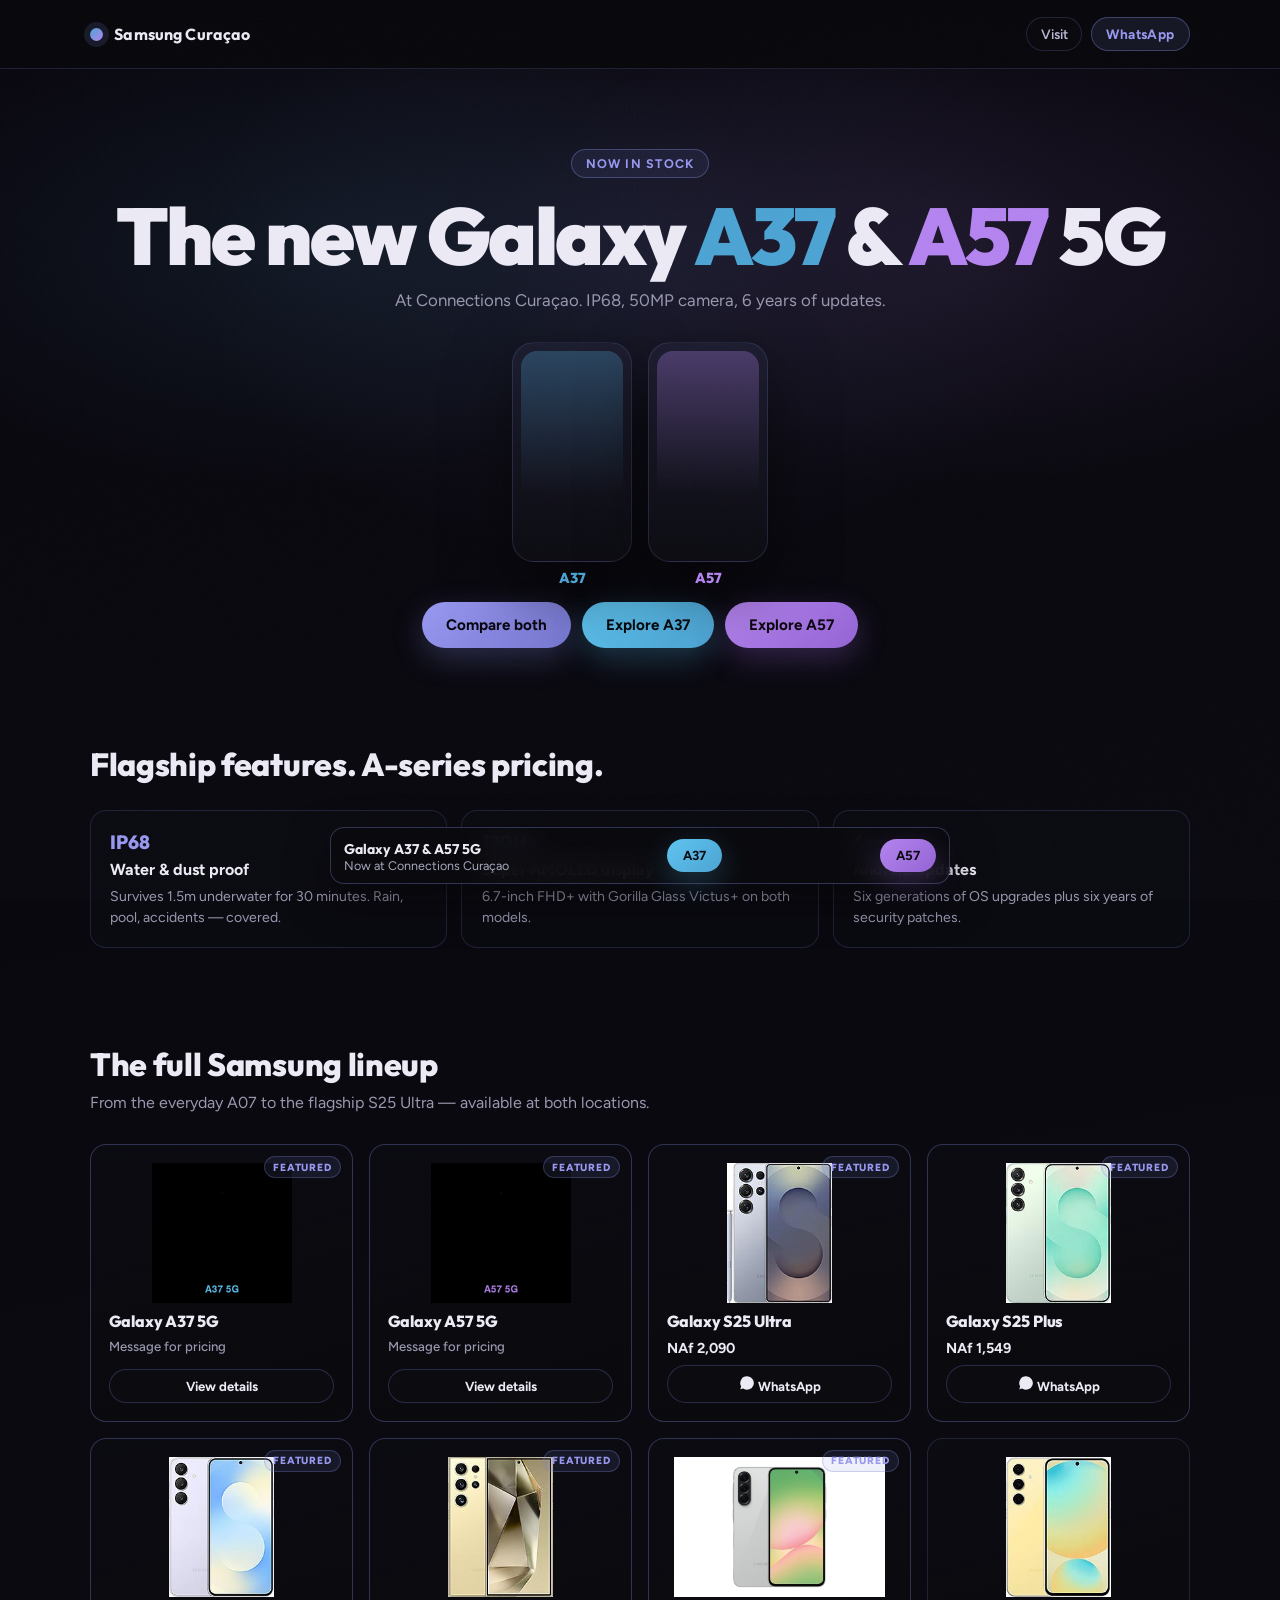
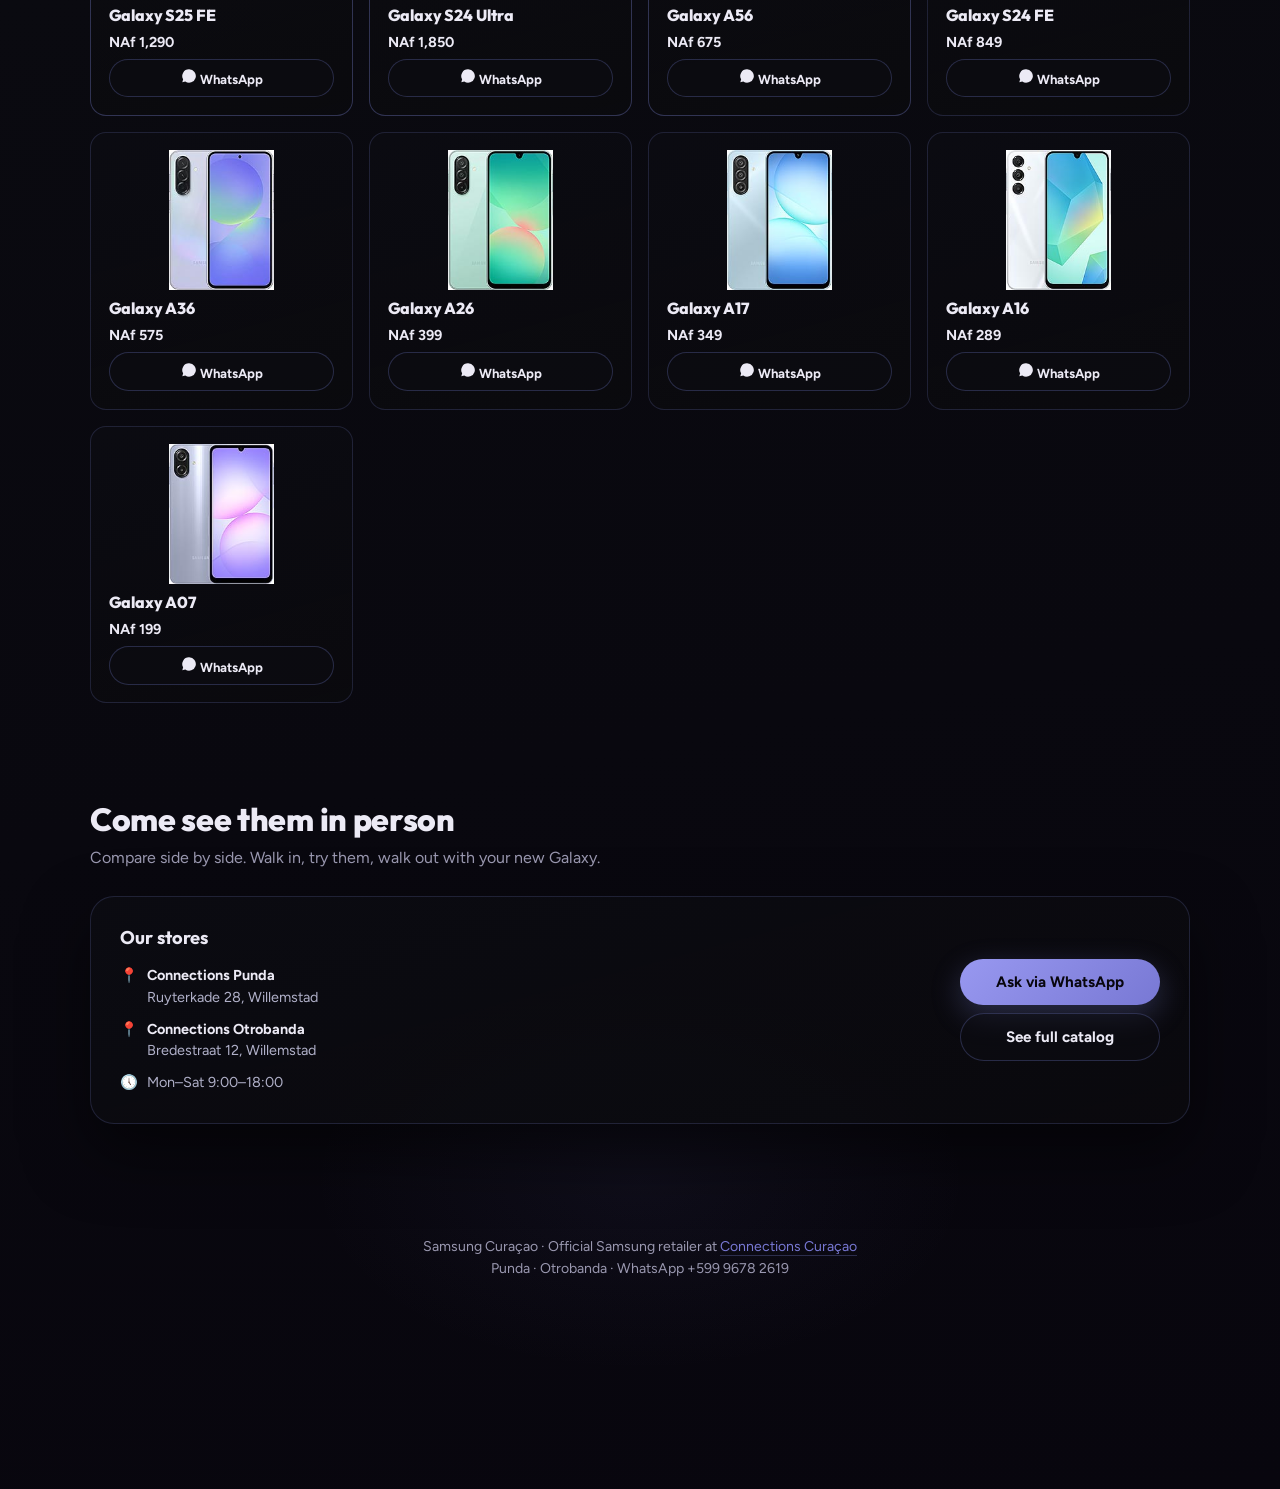
==== index.html @ 87e2af20 "Build microsite home: launch hero, feature strip, Samsung catalog, stores" ====
<!DOCTYPE html>
<html lang="en">
<head>
  <meta charset="UTF-8">
  <meta name="viewport" content="width=device-width, initial-scale=1.0">
  <title>Samsung Curaçao — Galaxy Phones at Connections</title>
  <meta name="description" content="Galaxy A37, A57, S25 Ultra and the full Samsung lineup. Available at Connections Punda &amp; Otrobanda.">
  <meta property="og:title" content="Samsung Curaçao — Galaxy Phones at Connections">
  <meta property="og:description" content="The new Galaxy A-series is here. A37 &amp; A57 5G now in stock.">
  <meta property="og:type" content="website">
  <meta property="og:url" content="https://samsungcuracao.com/">
  <meta property="og:image" content="https://samsungcuracao.com/img/og/home.svg">
  <meta name="twitter:card" content="summary_large_image">
  <link rel="canonical" href="https://samsungcuracao.com/">
  <link rel="icon" href="data:image/svg+xml,<svg xmlns='http://www.w3.org/2000/svg' viewBox='0 0 100 100'><defs><linearGradient id='g' x1='0' x2='1'><stop offset='0' stop-color='%234ca4d4'/><stop offset='1' stop-color='%23b484f0'/></linearGradient></defs><circle cx='50' cy='50' r='45' fill='url(%23g)'/></svg>">
  <link rel="preconnect" href="https://fonts.googleapis.com">
  <link rel="preconnect" href="https://fonts.gstatic.com" crossorigin>
  <link href="https://fonts.googleapis.com/css2?family=Outfit:wght@400;500;600;700;800;900&family=Figtree:wght@400;500;600;700&display=swap" rel="stylesheet">
  <link rel="stylesheet" href="css/shared.css">
  <style>
    .hero { position: relative; isolation: isolate; padding: 5rem 0 3rem; text-align: center; }
    .hero::before {
      content: ""; position: absolute; inset: 0; z-index: -1;
      background: radial-gradient(50% 70% at 50% 30%, rgba(120,130,210,0.1), transparent 70%);
      pointer-events: none;
    }
    .hero h1 {
      margin: 1.2rem 0 0; font-family: var(--font-display);
      font-size: clamp(2.4rem, 8vw, 5rem);
      font-weight: 900; line-height: 0.98; letter-spacing: -0.03em;
    }
    .c-a37 { color: var(--accent-a37); }
    .c-a57 { color: var(--accent-a57); }
    .hero-sub { margin: 0.9rem auto 0; color: var(--muted); font-size: 1.05rem; max-width: 52ch; }
    .hero-phones { display: flex; justify-content: center; gap: 1rem; margin: 2rem 0 1rem; flex-wrap: wrap; }
    .hero-phone {
      width: 120px; height: 220px; border-radius: 22px;
      background: linear-gradient(180deg, rgba(30,30,50,0.8), rgba(12,12,18,0.95));
      border: 1px solid var(--line); position: relative;
      box-shadow: var(--shadow);
    }
    .hero-phone::after {
      content: ""; position: absolute; inset: 8px; border-radius: 16px;
      background: linear-gradient(180deg, var(--accent-c), transparent 70%);
      opacity: 0.5;
    }
    .hero-phone.a37 { --accent-c: rgba(76,164,212,0.6); }
    .hero-phone.a57 { --accent-c: rgba(180,132,240,0.6); }
    .hero-phone-label {
      position: absolute; bottom: -1.6rem; left: 0; right: 0; text-align: center;
      font-family: var(--font-display); font-weight: 800; font-size: 0.9rem;
    }
    .hero-cta { margin-top: 2.5rem; display: flex; justify-content: center; flex-wrap: wrap; gap: 0.7rem; }

    .feature-strip {
      display: grid; grid-template-columns: repeat(3, 1fr); gap: 0.9rem;
      margin-top: 1.6rem;
    }
    .feature-card {
      background: var(--surface); border: 1px solid var(--line);
      border-radius: var(--radius-md); padding: 1.2rem;
      display: grid; gap: 0.4rem;
    }
    .feature-key { font-family: var(--font-display); font-size: 1.2rem; font-weight: 800; color: var(--brand-2); }
    .feature-label { margin: 0; font-weight: 700; }
    .feature-desc { margin: 0; color: var(--muted); font-size: 0.88rem; line-height: 1.5; }

    .catalog-grid {
      display: grid; grid-template-columns: repeat(auto-fill, minmax(210px, 1fr));
      gap: 1rem; margin-top: 1.8rem;
    }
    .tile {
      position: relative;
      background: linear-gradient(165deg, rgba(12,12,18,0.92), rgba(10,10,14,0.88));
      border: 1px solid var(--line); border-radius: var(--radius-md);
      padding: 1.1rem; display: flex; flex-direction: column; gap: 0.5rem;
      transition: border-color 180ms ease, transform 180ms ease;
    }
    .tile:hover { border-color: rgba(120,130,210,0.45); transform: translateY(-3px); }
    .tile-featured { border-color: rgba(120,130,210,0.35); }
    .tile img { width: 100%; height: 140px; object-fit: contain; }
    .tile-name { margin: 0; font-weight: 800; font-family: var(--font-display); font-size: 1rem; letter-spacing: -0.01em; }
    .tile-price { color: var(--text); font-weight: 700; font-size: 0.9rem; }
    .tile-price.muted { color: var(--muted); font-weight: 500; font-size: 0.82rem; }
    .tile-cta { margin-top: auto; font-size: 0.82rem; padding: 0.55rem 0.9rem; }
    .tile-badge {
      position: absolute; top: 0.7rem; right: 0.7rem;
      font-size: 0.65rem; text-transform: uppercase; letter-spacing: 0.08em;
      font-weight: 800; color: var(--brand-2);
      background: rgba(120,130,210,0.12); border: 1px solid rgba(120,130,210,0.3);
      padding: 0.2rem 0.5rem; border-radius: 999px;
    }

    .store-panel {
      margin-top: 1.6rem; border-radius: var(--radius-lg);
      border: 1px solid var(--line);
      background: linear-gradient(165deg, rgba(12,12,18,0.9), rgba(10,10,14,0.88));
      box-shadow: var(--shadow); padding: 1.8rem;
      display: grid; grid-template-columns: 1fr auto; gap: 1.5rem; align-items: start;
    }
    .store-list { list-style: none; margin: 0; padding: 0; display: grid; gap: 0.65rem; }
    .store-item { display: flex; gap: 0.6rem; align-items: flex-start; font-size: 0.9rem; line-height: 1.5; color: #b0b0c8; }
    .store-item .icon { flex-shrink: 0; }
    .store-item strong { color: var(--text); }
    .store-cta { display: flex; flex-direction: column; gap: 0.5rem; align-self: center; }
    .store-cta .btn { text-align: center; white-space: nowrap; min-width: 200px; }
    .panel-title { margin: 0 0 1rem; font-family: var(--font-display); font-size: 1.15rem; font-weight: 700; }

    @media (max-width: 900px) {
      .feature-strip { grid-template-columns: 1fr; }
    }
    @media (max-width: 840px) {
      .store-panel { grid-template-columns: 1fr; }
      .store-cta { align-self: stretch; }
      .store-cta .btn { min-width: 0; width: 100%; }
    }
  </style>
</head>
<body>

  <header class="topbar">
    <div class="shell topbar-row">
      <a href="/" class="brand" aria-label="Samsung Curaçao home">
        <span class="brand-dot" aria-hidden="true"></span>
        <span>Samsung Curaçao</span>
      </a>
      <div class="topbar-actions">
        <a class="nav-back" href="#stores">Visit</a>
        <a class="nav-tag" href="https://wa.me/59996782619" target="_blank" rel="noopener">WhatsApp</a>
      </div>
    </div>
  </header>

  <main>
    <section class="hero">
      <div class="shell">
        <span class="badge">Now in stock</span>
        <h1>The new Galaxy <span class="c-a37">A37</span> &amp; <span class="c-a57">A57</span> 5G</h1>
        <p class="hero-sub">At Connections Curaçao. IP68, 50MP camera, 6 years of updates.</p>
        <div class="hero-phones">
          <div class="hero-phone a37"><span class="hero-phone-label c-a37">A37</span></div>
          <div class="hero-phone a57"><span class="hero-phone-label c-a57">A57</span></div>
        </div>
        <div class="hero-cta">
          <a class="btn btn-primary" href="/compare">Compare both</a>
          <a class="btn btn-a37" href="/a37">Explore A37</a>
          <a class="btn btn-a57" href="/a57">Explore A57</a>
        </div>
      </div>
    </section>

    <section id="features">
      <div class="shell">
        <h2 class="section-title">Flagship features. A-series pricing.</h2>
        <div class="feature-strip reveal">
          <div class="feature-card">
            <div class="feature-key">IP68</div>
            <p class="feature-label">Water &amp; dust proof</p>
            <p class="feature-desc">Survives 1.5m underwater for 30 minutes. Rain, pool, accidents — covered.</p>
          </div>
          <div class="feature-card">
            <div class="feature-key">120Hz</div>
            <p class="feature-label">Super AMOLED display</p>
            <p class="feature-desc">6.7-inch FHD+ with Gorilla Glass Victus+ on both models.</p>
          </div>
          <div class="feature-card">
            <div class="feature-key">6yr</div>
            <p class="feature-label">Android updates</p>
            <p class="feature-desc">Six generations of OS upgrades plus six years of security patches.</p>
          </div>
        </div>
      </div>
    </section>

    <section id="catalog">
      <div class="shell">
        <h2 class="section-title">The full Samsung lineup</h2>
        <p class="section-note">From the everyday A07 to the flagship S25 Ultra — available at both locations.</p>
        <div id="catalog-grid" class="catalog-grid reveal"></div>
      </div>
    </section>

    <section id="stores">
      <div class="shell">
        <h2 class="section-title">Come see them in person</h2>
        <p class="section-note">Compare side by side. Walk in, try them, walk out with your new Galaxy.</p>
        <div class="store-panel reveal">
          <div>
            <h3 class="panel-title">Our stores</h3>
            <ul class="store-list">
              <li class="store-item"><span class="icon">📍</span><div><strong>Connections Punda</strong><br>Ruyterkade 28, Willemstad</div></li>
              <li class="store-item"><span class="icon">📍</span><div><strong>Connections Otrobanda</strong><br>Bredestraat 12, Willemstad</div></li>
              <li class="store-item"><span class="icon">🕔</span><div>Mon–Sat 9:00–18:00</div></li>
            </ul>
          </div>
          <div class="store-cta">
            <a class="btn btn-primary" href="https://wa.me/59996782619?text=Hi%2C%20I%27m%20interested%20in%20a%20Samsung%20Galaxy.%20Can%20you%20help%3F" target="_blank" rel="noopener">Ask via WhatsApp</a>
            <a class="btn btn-ghost" href="https://connectionscuracao.net?utm_source=samsungcuracao&amp;utm_medium=referral">See full catalog</a>
          </div>
        </div>
      </div>
    </section>
  </main>

  <div class="sticky-cta">
    <div>
      <strong>Galaxy A37 &amp; A57 5G</strong>
      <p>Now at Connections Curaçao</p>
    </div>
    <a class="btn btn-a37" href="/a37">A37</a>
    <a class="btn btn-a57" href="/a57">A57</a>
  </div>

  <footer>
    <div class="shell">
      Samsung Curaçao · Official Samsung retailer at <a href="https://connectionscuracao.net?utm_source=samsungcuracao&amp;utm_medium=referral">Connections Curaçao</a><br>
      Punda · Otrobanda · WhatsApp +599 9678 2619
    </div>
  </footer>

  <script src="js/catalog.js"></script>
</body>
</html>
---- css/shared.css ----
/* ---- Design tokens ---- */
:root {
  --bg: #08080c;
  --surface: rgba(12, 12, 18, 0.72);
  --line: rgba(120, 130, 210, 0.2);
  --text: #eceaf5;
  --muted: #9a98b0;
  --brand: #7878d4;
  --brand-2: #9898f0;
  --accent-a37: #4ca4d4;
  --accent-a57: #b484f0;
  --save: #4ade80;
  --shadow: 0 28px 64px rgba(0,0,0,0.5);
  --radius-lg: 24px;
  --radius-md: 16px;
  --radius-sm: 10px;
  --font-display: "Outfit", "Avenir Next", sans-serif;
  --font-body: "Figtree", "Segoe UI", sans-serif;
}

* { box-sizing: border-box; }
html { margin: 0; padding: 0; scroll-behavior: smooth; }

body {
  margin: 0; padding: 0;
  font-family: var(--font-body);
  color: var(--text);
  background:
    radial-gradient(800px 400px at 25% 8%, rgba(76,164,212,0.1), transparent 60%),
    radial-gradient(800px 400px at 75% 8%, rgba(180,132,240,0.1), transparent 60%),
    radial-gradient(600px 350px at 50% 90%, rgba(120,120,212,0.06), transparent 55%),
    linear-gradient(170deg, #08060e 0%, #0a0a10 48%, #08060e 100%);
  min-height: 100%;
  padding-bottom: 7rem;
}

body::before {
  content: "";
  position: fixed; inset: 0;
  pointer-events: none; z-index: 100; opacity: 0.028;
  background: url("data:image/svg+xml,%3Csvg viewBox='0 0 256 256' xmlns='http://www.w3.org/2000/svg'%3E%3Cfilter id='n'%3E%3CfeTurbulence type='fractalNoise' baseFrequency='0.85' numOctaves='4' stitchTiles='stitch'/%3E%3C/filter%3E%3Crect width='100%25' height='100%25' filter='url(%23n)'/%3E%3C/svg%3E");
  background-size: 180px;
}

a { color: inherit; text-decoration: none; }
.shell { width: min(1100px, calc(100% - 2rem)); margin: 0 auto; }

/* ---- Topbar ---- */
.topbar {
  position: sticky; top: 0; z-index: 30;
  backdrop-filter: blur(14px);
  background: rgba(8,8,12,0.8);
  border-bottom: 1px solid var(--line);
}
.topbar-row {
  min-height: 68px;
  display: flex; align-items: center; justify-content: space-between; gap: 1rem;
}
.brand {
  display: inline-flex; align-items: center; gap: 0.7rem;
  font-family: var(--font-display); font-weight: 700; letter-spacing: 0.01em;
}
.brand-dot {
  width: 13px; height: 13px; border-radius: 50%;
  background: linear-gradient(135deg, var(--accent-a37), var(--accent-a57));
  box-shadow: 0 0 0 6px rgba(120,130,210,0.15);
}
.topbar-actions { display: inline-flex; align-items: center; gap: 0.55rem; }
.nav-back {
  border-radius: 999px;
  border: 1px solid rgba(120,130,210,0.22);
  background: rgba(12,12,18,0.45);
  padding: 0.5rem 0.85rem; font-size: 0.85rem; color: #b8b8d4; font-weight: 600;
}
.nav-tag {
  display: inline-flex; gap: 0.4rem; align-items: center;
  border-radius: 999px;
  border: 1px solid rgba(120,130,210,0.4);
  background: rgba(120,130,210,0.12);
  padding: 0.5rem 0.9rem; font-weight: 700; font-size: 0.85rem;
  color: var(--brand-2); letter-spacing: 0.03em;
}

/* ---- Buttons ---- */
.btn {
  border: 0; cursor: pointer; border-radius: 999px;
  padding: 0.88rem 1.5rem; font-weight: 700; font-size: 0.95rem;
  font-family: var(--font-body);
  transition: transform 160ms ease, box-shadow 160ms ease;
  display: inline-block; text-align: center;
}
.btn:hover { transform: translateY(-2px); }
.btn-primary {
  color: #08060e;
  background: linear-gradient(135deg, var(--brand-2), var(--brand));
  box-shadow: 0 10px 30px rgba(120,130,210,0.3);
}
.btn-primary:hover { box-shadow: 0 14px 40px rgba(120,130,210,0.4); }
.btn-a37 {
  color: #060a0e;
  background: linear-gradient(135deg, #5ec4f0, #4ca4d4);
  box-shadow: 0 10px 30px rgba(76,164,212,0.3);
}
.btn-a57 {
  color: #0a060e;
  background: linear-gradient(135deg, #b484f0, #9464d4);
  box-shadow: 0 10px 30px rgba(148,100,212,0.3);
}
.btn-ghost {
  color: var(--text);
  border: 1px solid rgba(120,130,210,0.28);
  background: rgba(12,12,18,0.5);
}

/* ---- Shared section styles ---- */
section { padding: 3rem 0; }
.section-title {
  margin: 0; font-family: var(--font-display);
  font-size: clamp(1.4rem, 3.5vw, 2rem); font-weight: 800; letter-spacing: -0.01em;
}
.section-note {
  margin: 0.4rem 0 0; color: var(--muted); line-height: 1.55; max-width: 56ch;
}
.badge {
  display: inline-flex; align-items: center; gap: 0.4rem;
  padding: 0.38rem 0.85rem; border-radius: 999px;
  border: 1px solid rgba(120,130,210,0.4);
  background: rgba(120,130,210,0.1);
  font-size: 0.78rem; font-weight: 700; letter-spacing: 0.1em;
  text-transform: uppercase; color: var(--brand-2);
}

/* ---- Footer ---- */
footer {
  padding: 4rem 0 6rem; color: var(--muted); text-align: center;
  font-size: 0.88rem; line-height: 1.6;
}
footer a { color: var(--brand); border-bottom: 1px solid rgba(120,130,210,0.3); }

/* ---- Reveal ---- */
.reveal { opacity: 1; transform: none; }
.js .reveal { opacity: 0; transform: translateY(18px); transition: opacity 480ms ease, transform 480ms ease; }
.js .reveal.in { opacity: 1; transform: translateY(0); }

/* ---- Sticky CTA ---- */
.sticky-cta {
  position: fixed; left: 50%; bottom: 1rem; transform: translateX(-50%);
  z-index: 40;
  width: min(620px, calc(100% - 1rem));
  border-radius: 14px;
  border: 1px solid rgba(120,130,210,0.35);
  background: rgba(8,8,12,0.88);
  backdrop-filter: blur(12px);
  display: flex; align-items: center; justify-content: space-between; gap: 0.5rem;
  padding: 0.65rem 0.8rem;
  box-shadow: 0 16px 40px rgba(0,0,0,0.5);
}
.sticky-cta strong {
  font-size: 0.88rem; font-family: var(--font-display); font-weight: 700;
}
.sticky-cta p { margin: 0; font-size: 0.78rem; color: #a8a8c0; }
.sticky-cta .btn { padding: 0.55rem 1rem; font-size: 0.82rem; flex-shrink: 0; }

@media (max-width: 600px) {
  .sticky-cta { width: calc(100% - 0.9rem); left: 0.45rem; transform: none; }
  .sticky-cta p { display: none; }
  .topbar-actions { gap: 0.35rem; }
  .nav-back, .nav-tag { font-size: 0.78rem; padding: 0.45rem 0.65rem; }
  section { padding: 2.2rem 0; }
}
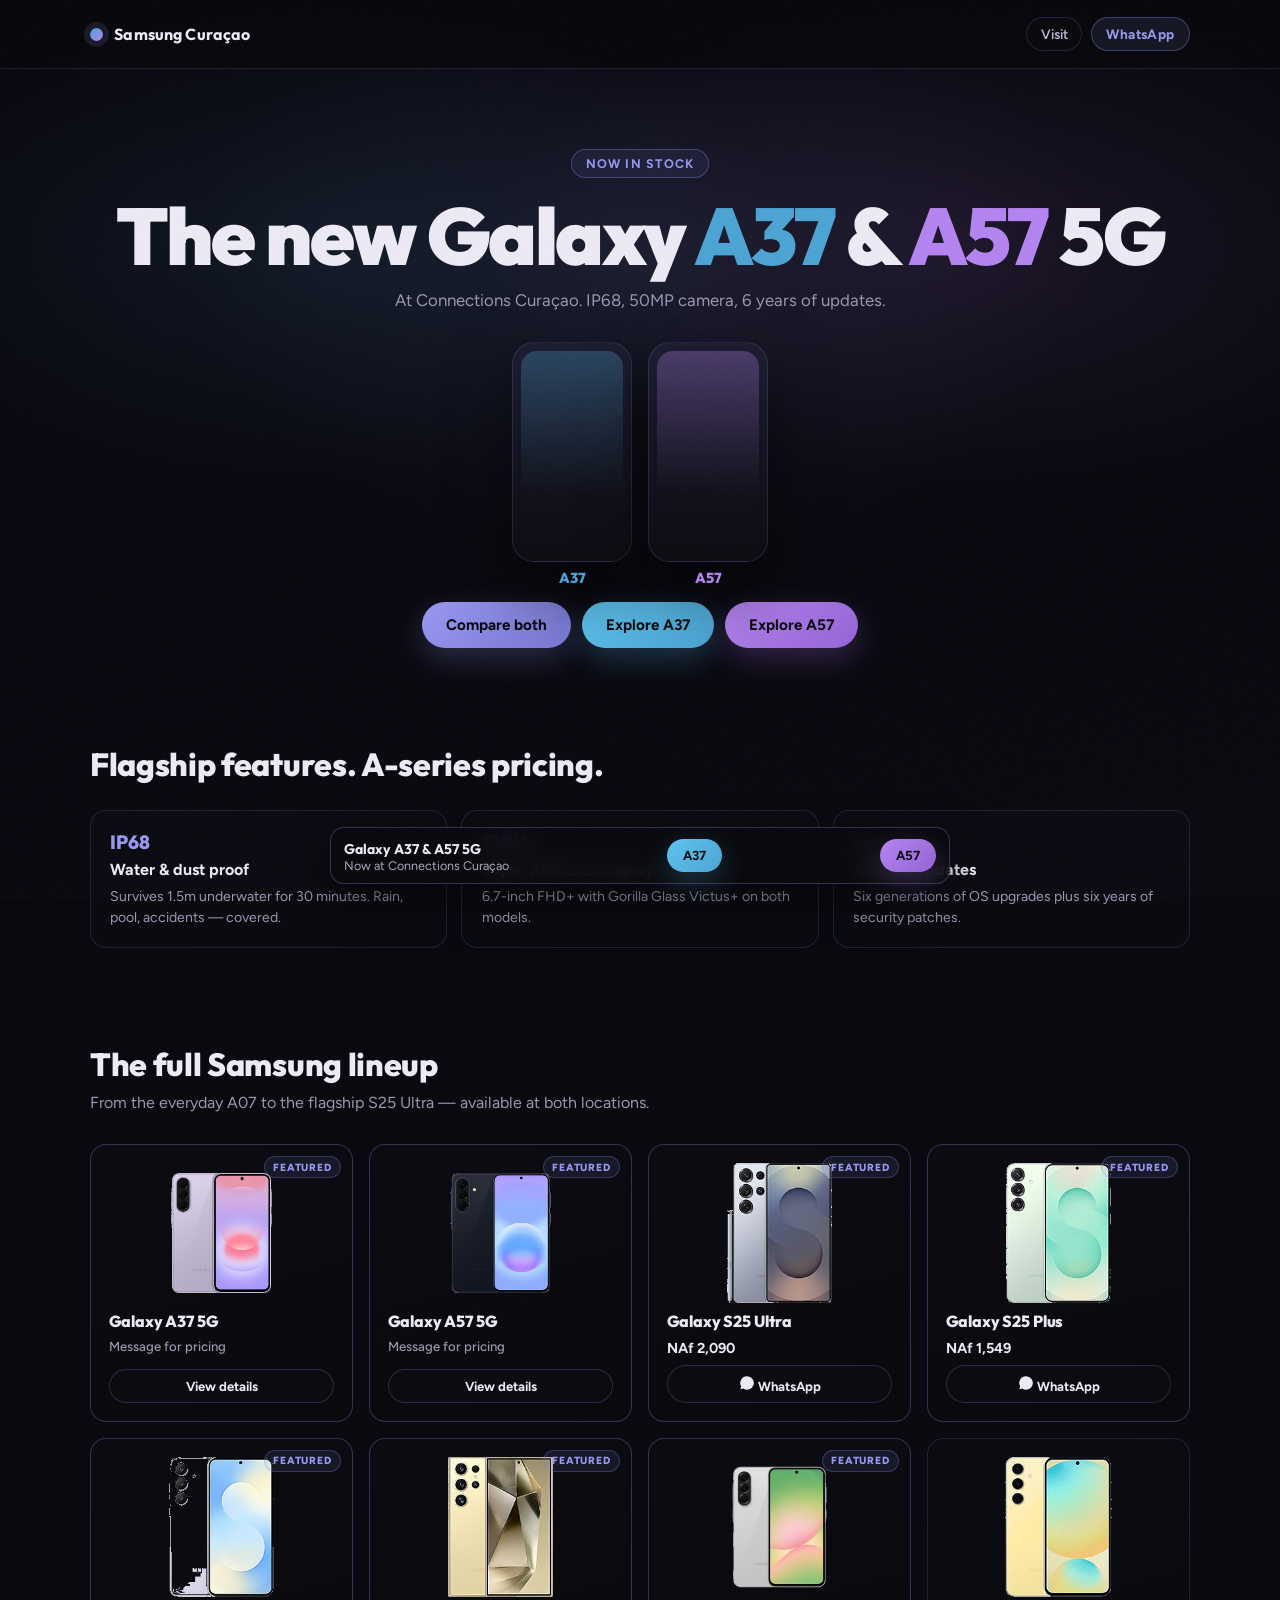
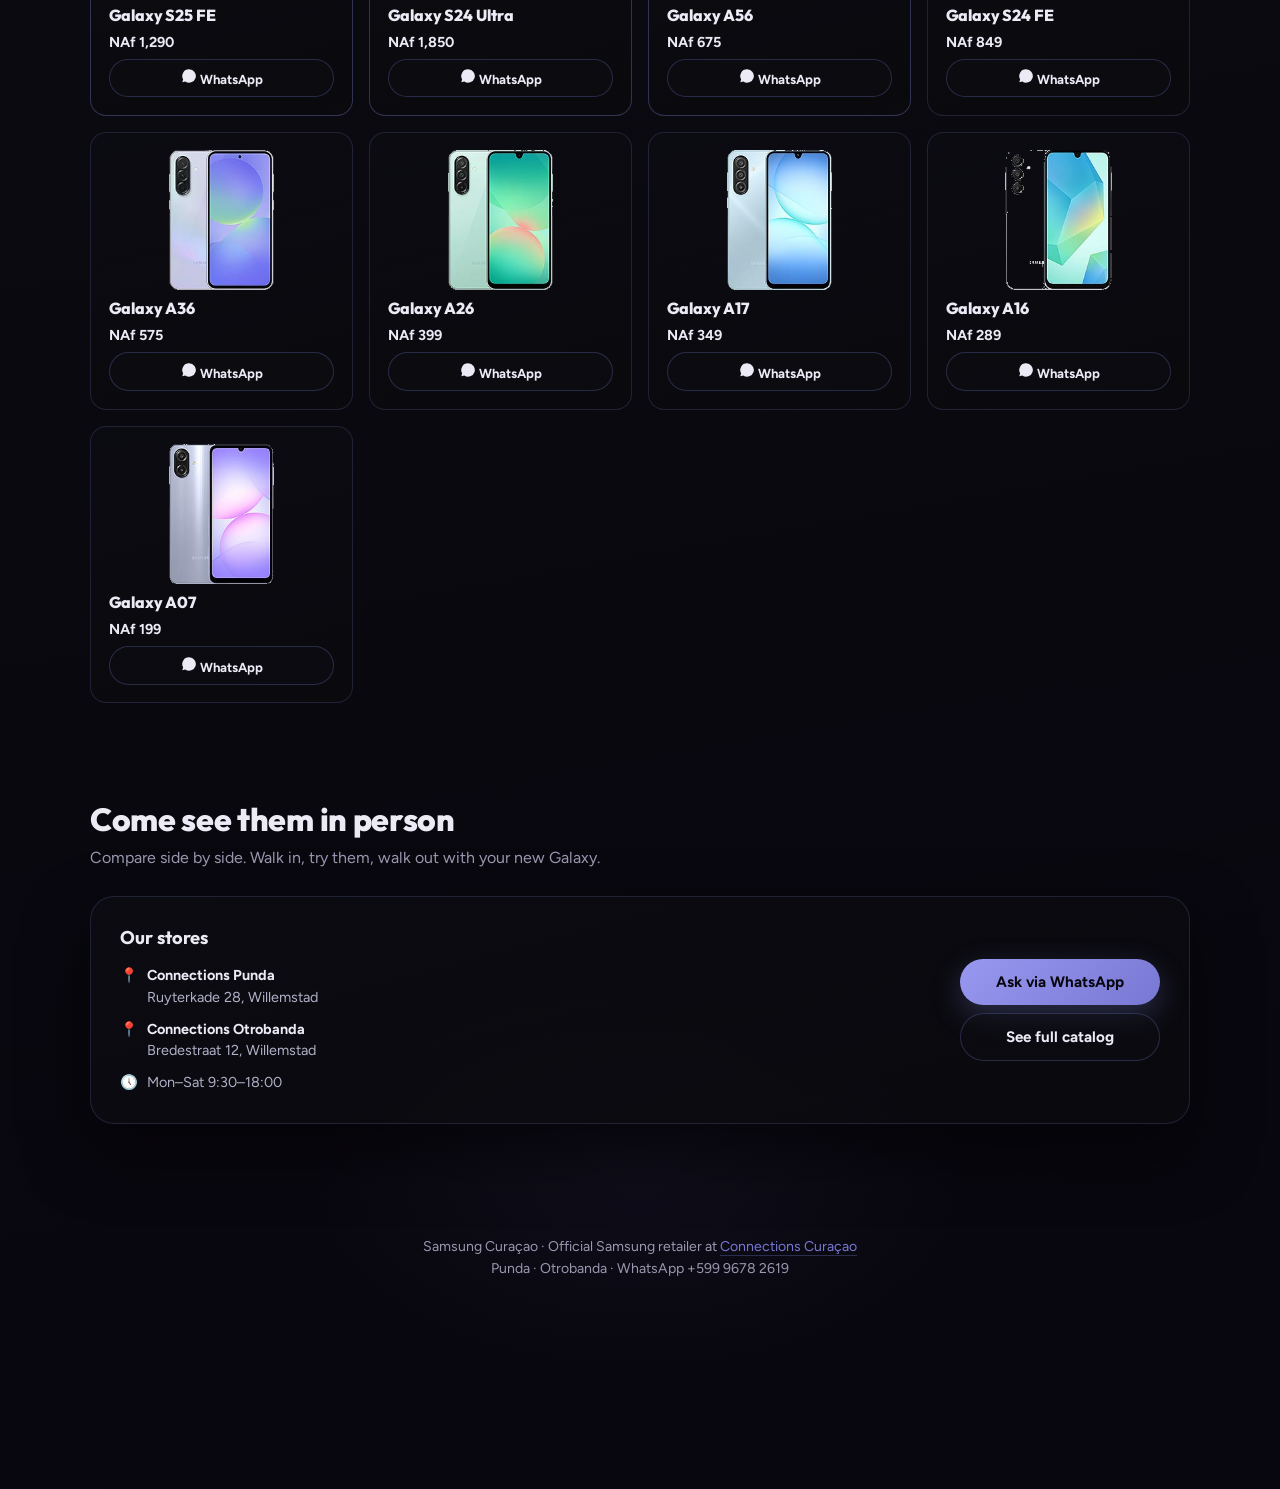
==== commit 274240a7: "Home catalog: prefer transparent PNG renders with JPG fallback - catalog.js: swap .jpg → .png at ren" ====
--- a/index.html
+++ b/index.html
@@ -190,7 +190,7 @@
             <ul class="store-list">
               <li class="store-item"><span class="icon">📍</span><div><strong>Connections Punda</strong><br>Ruyterkade 28, Willemstad</div></li>
               <li class="store-item"><span class="icon">📍</span><div><strong>Connections Otrobanda</strong><br>Bredestraat 12, Willemstad</div></li>
-              <li class="store-item"><span class="icon">🕔</span><div>Mon–Sat 9:00–18:00</div></li>
+              <li class="store-item"><span class="icon">🕔</span><div>Mon–Sat 9:30–18:00</div></li>
             </ul>
           </div>
           <div class="store-cta">
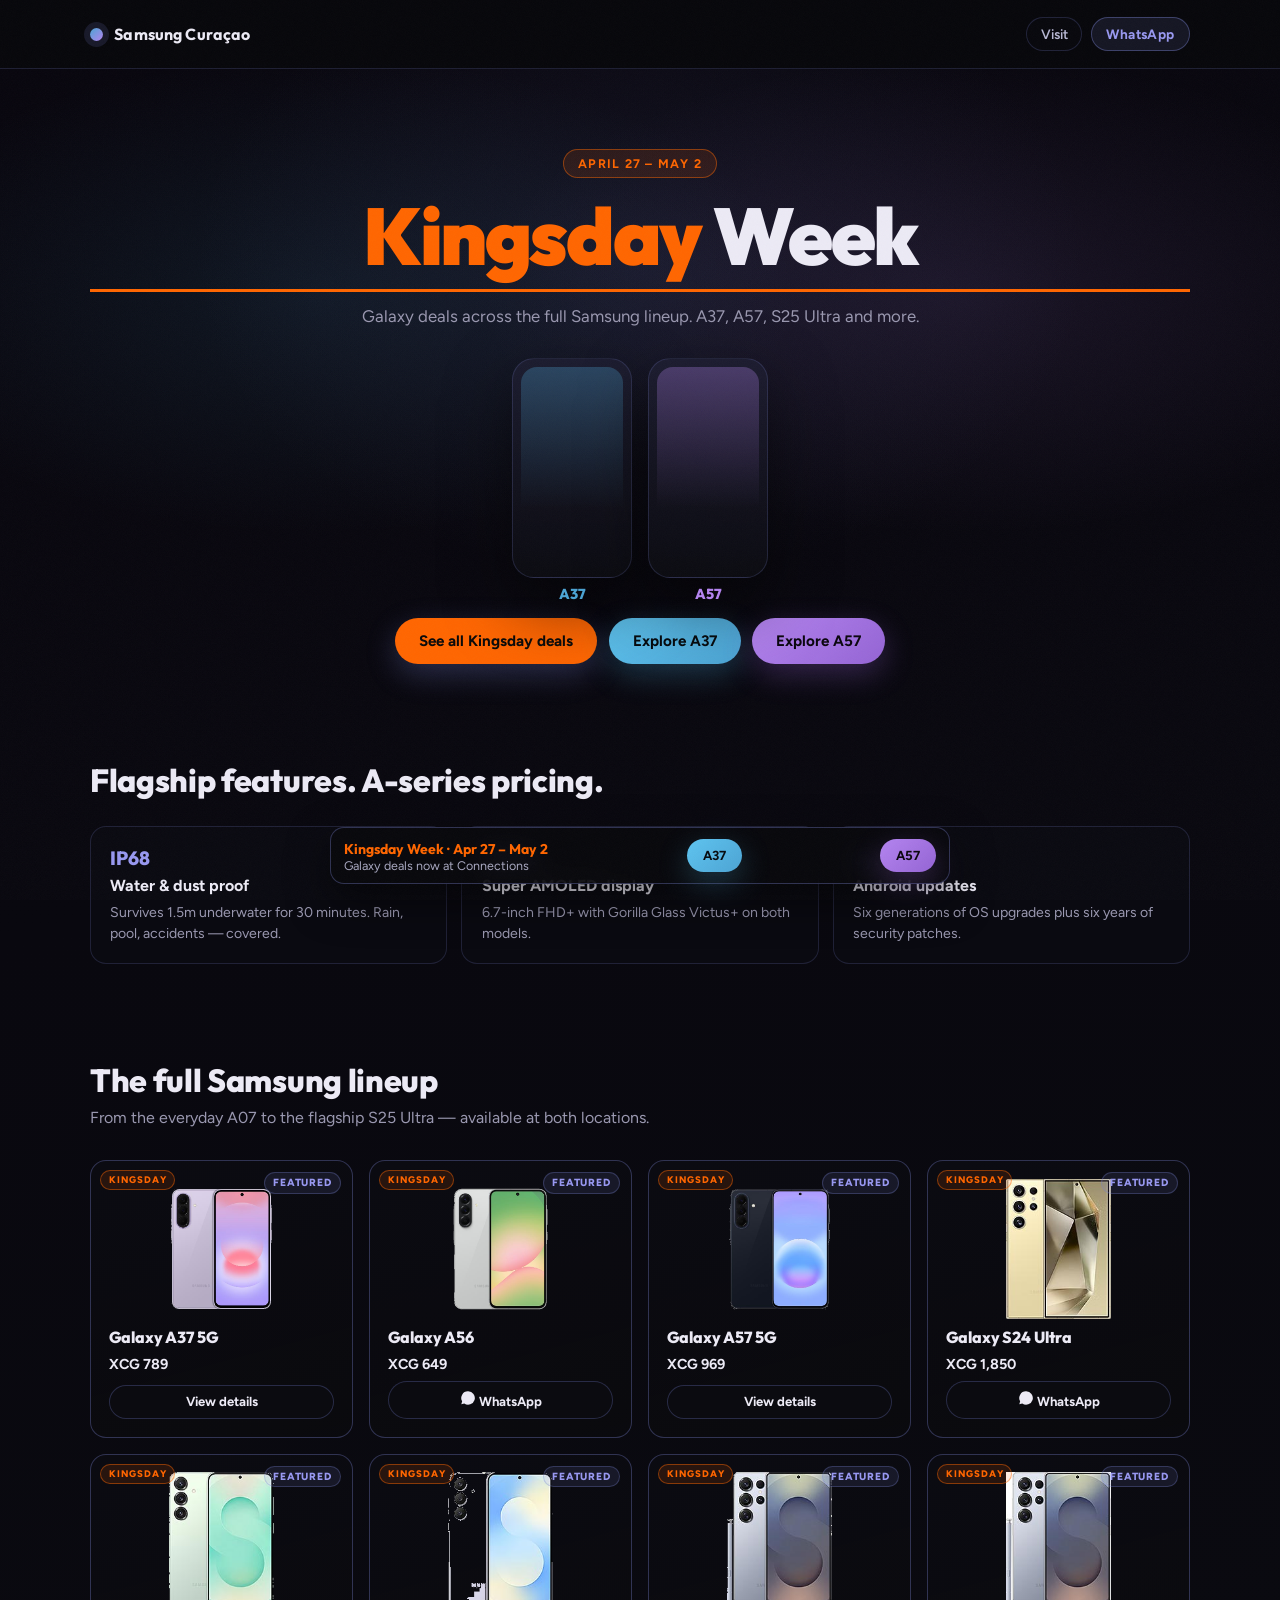
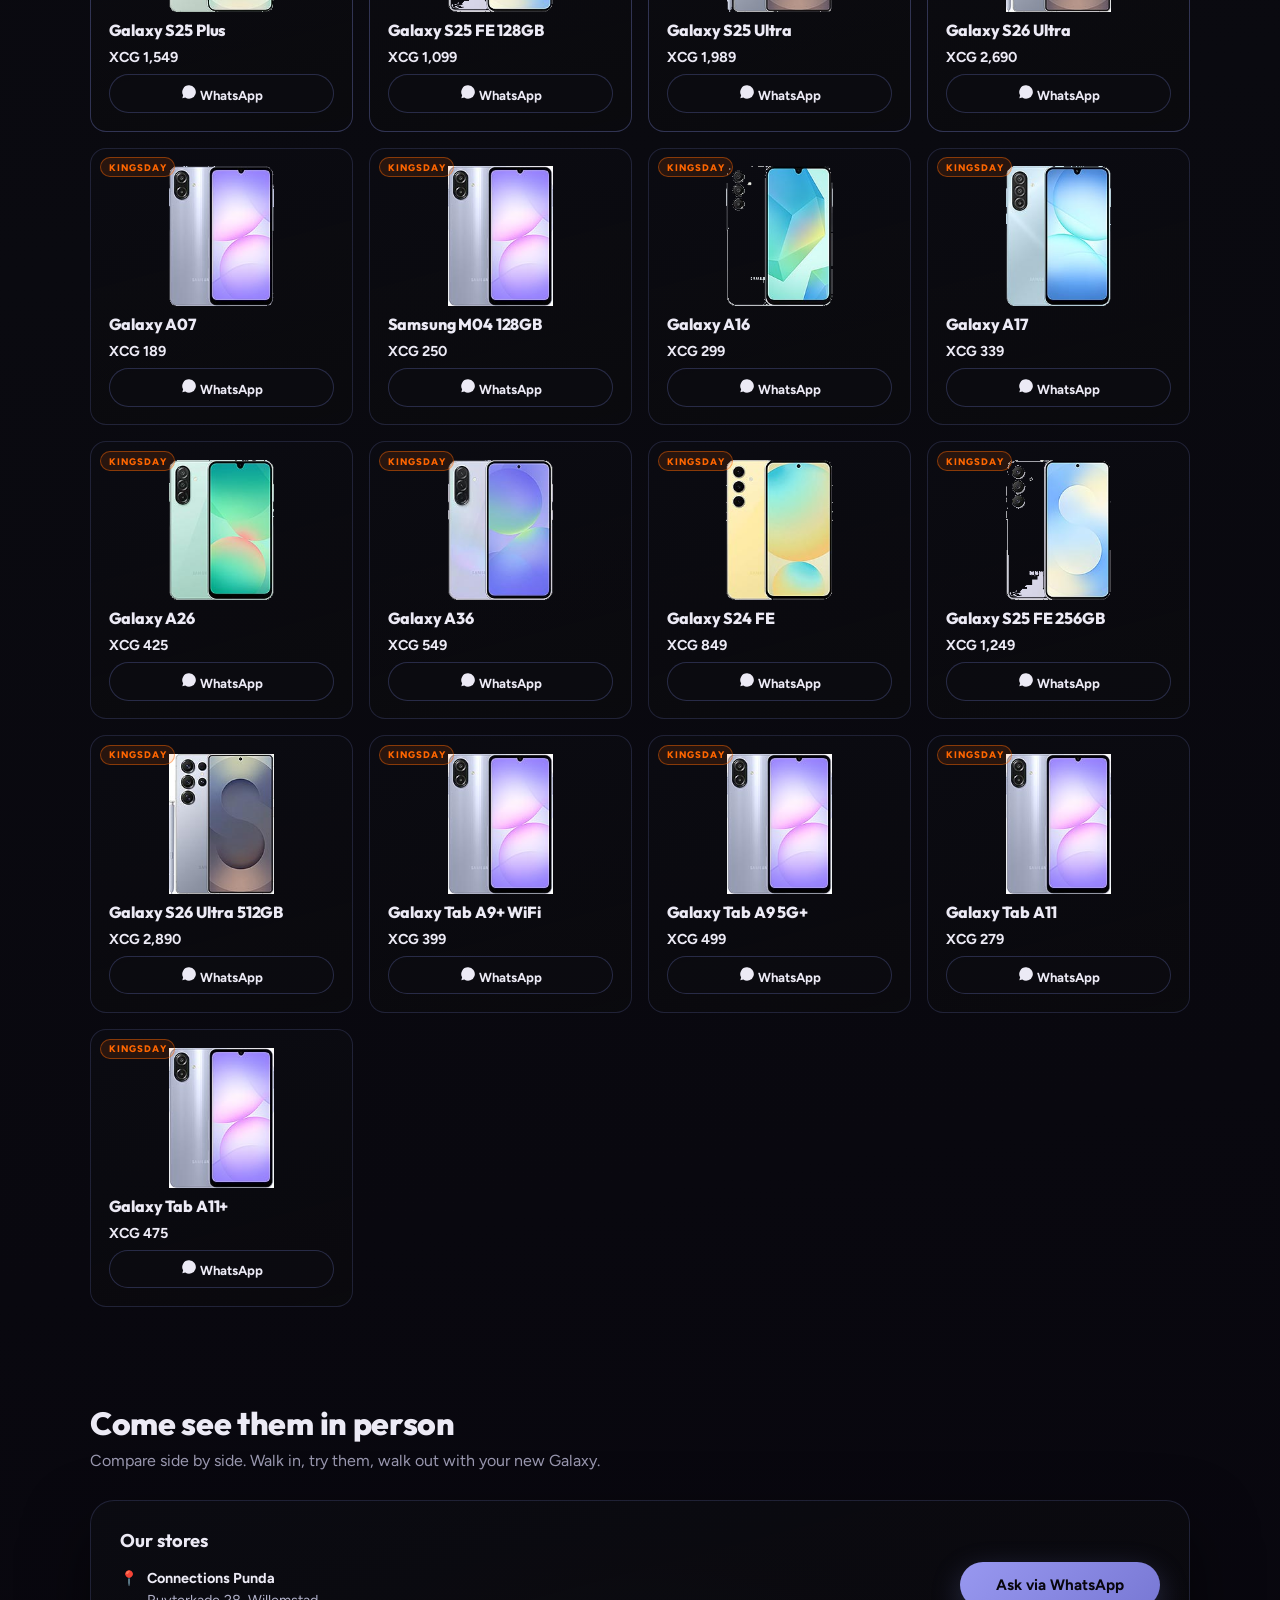
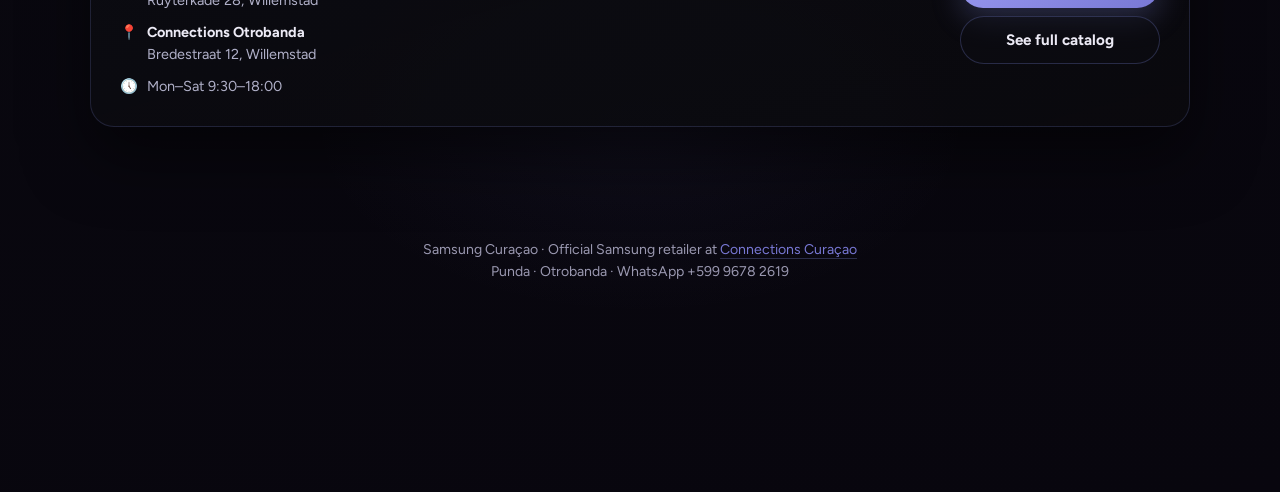
==== commit 45646d65: "samsung: kingsday hero takeover on home" ====
--- a/index.html
+++ b/index.html
@@ -134,15 +134,15 @@
   <main>
     <section class="hero">
       <div class="shell">
-        <span class="badge">Now in stock</span>
-        <h1>The new Galaxy <span class="c-a37">A37</span> &amp; <span class="c-a57">A57</span> 5G</h1>
-        <p class="hero-sub">At Connections Curaçao. IP68, 50MP camera, 6 years of updates.</p>
+        <span class="badge" style="color:#FF6600;background:rgba(255,102,0,0.12);border:1px solid rgba(255,102,0,0.45)">April 27 – May 2</span>
+        <h1 style="border-bottom:3px solid #FF6600;padding-bottom:0.8rem"><span style="color:#FF6600">Kingsday</span> Week</h1>
+        <p class="hero-sub">Galaxy deals across the full Samsung lineup. A37, A57, S25 Ultra and more.</p>
         <div class="hero-phones">
           <div class="hero-phone a37"><span class="hero-phone-label c-a37">A37</span></div>
           <div class="hero-phone a57"><span class="hero-phone-label c-a57">A57</span></div>
         </div>
         <div class="hero-cta">
-          <a class="btn btn-primary" href="/compare">Compare both</a>
+          <a class="btn btn-primary" style="background:#FF6600;color:#0a0a0a" href="https://connectionscuracao.net/kingsday/">See all Kingsday deals</a>
           <a class="btn btn-a37" href="/a37">Explore A37</a>
           <a class="btn btn-a57" href="/a57">Explore A57</a>
         </div>
@@ -204,8 +204,8 @@
 
   <div class="sticky-cta">
     <div>
-      <strong>Galaxy A37 &amp; A57 5G</strong>
-      <p>Now at Connections Curaçao</p>
+      <strong style="color:#FF6600">Kingsday Week · Apr 27 – May 2</strong>
+      <p>Galaxy deals now at Connections</p>
     </div>
     <a class="btn btn-a37" href="/a37">A37</a>
     <a class="btn btn-a57" href="/a57">A57</a>
--- a/css/shared.css
+++ b/css/shared.css
@@ -168,3 +168,18 @@
   .nav-back, .nav-tag { font-size: 0.78rem; padding: 0.45rem 0.65rem; }
   section { padding: 2.2rem 0; }
 }
+.tile-kingsday {
+  position: absolute;
+  top: 0.55rem;
+  left: 0.55rem;
+  font-size: 0.6rem;
+  font-weight: 800;
+  letter-spacing: 0.1em;
+  text-transform: uppercase;
+  color: #FF6600;
+  background: rgba(255, 102, 0, 0.12);
+  border: 1px solid rgba(255, 102, 0, 0.45);
+  padding: 0.22rem 0.5rem;
+  border-radius: 999px;
+}
+.tile { position: relative; }
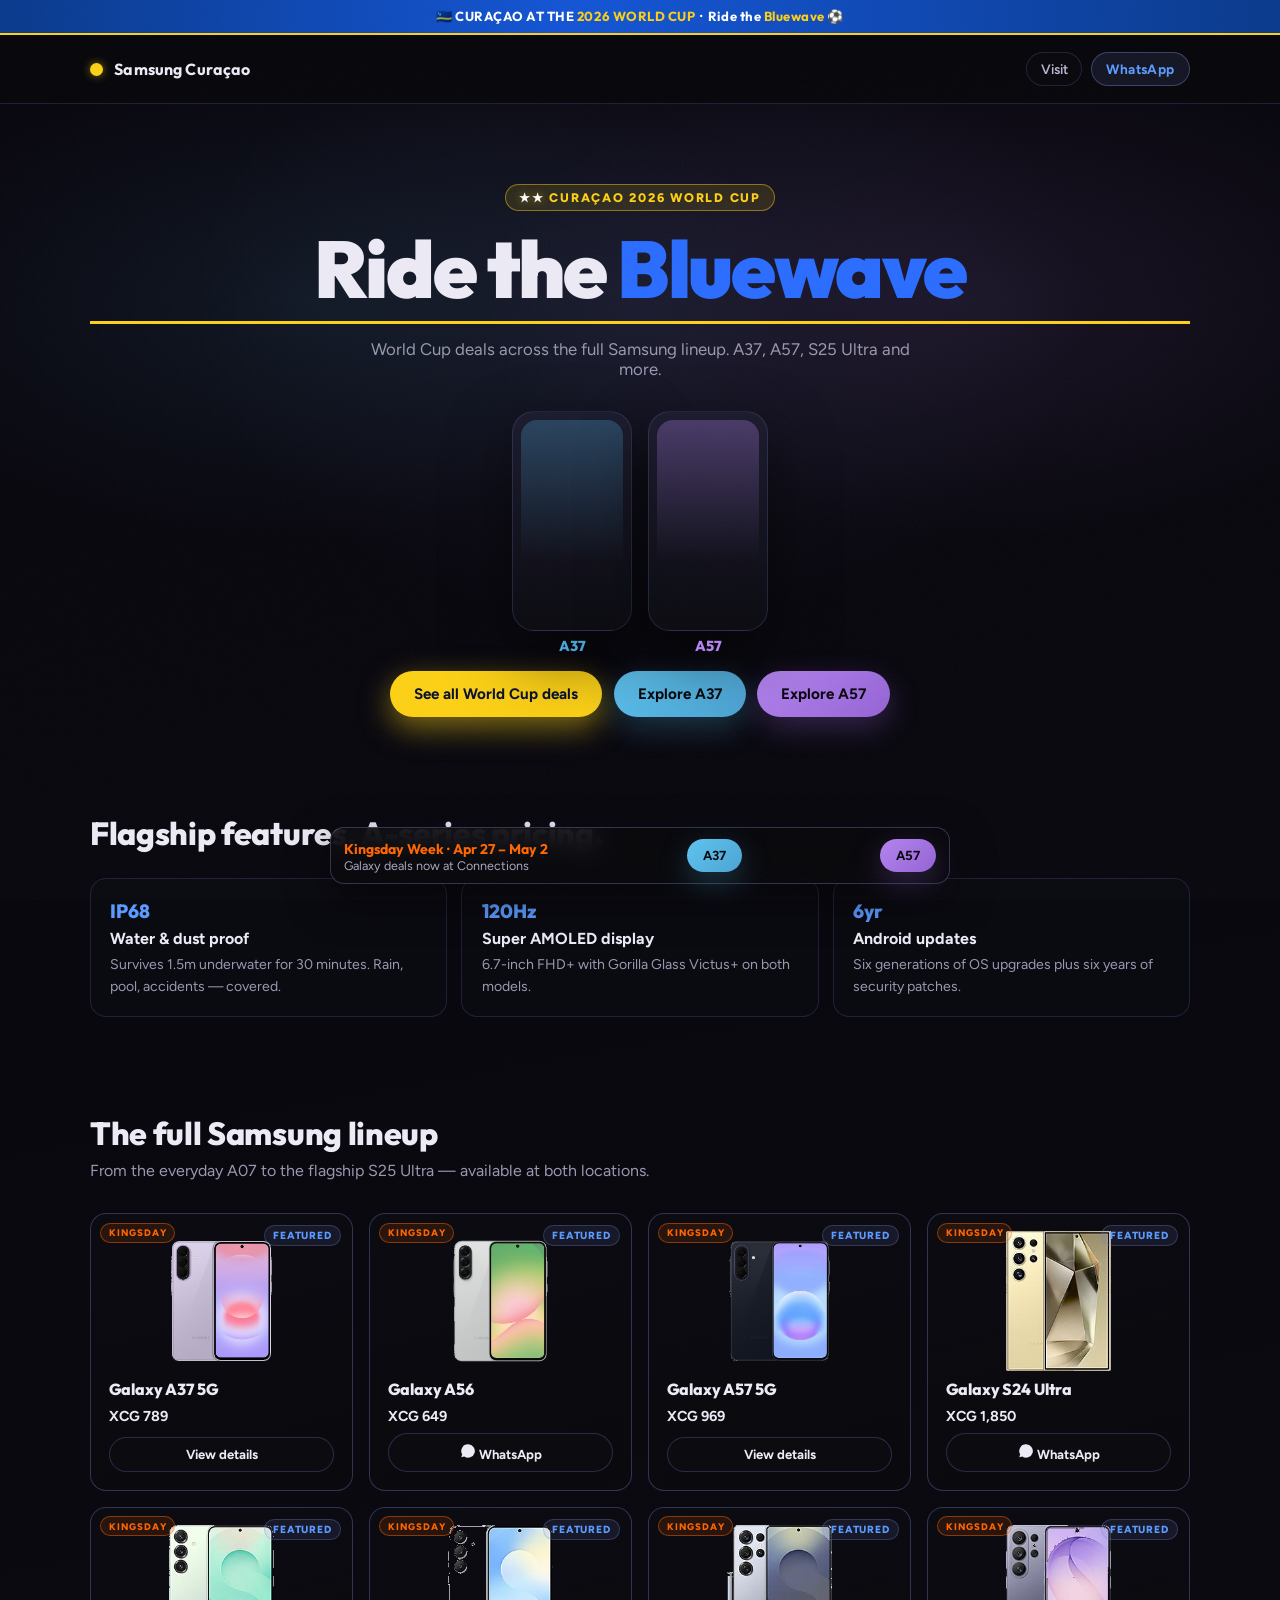
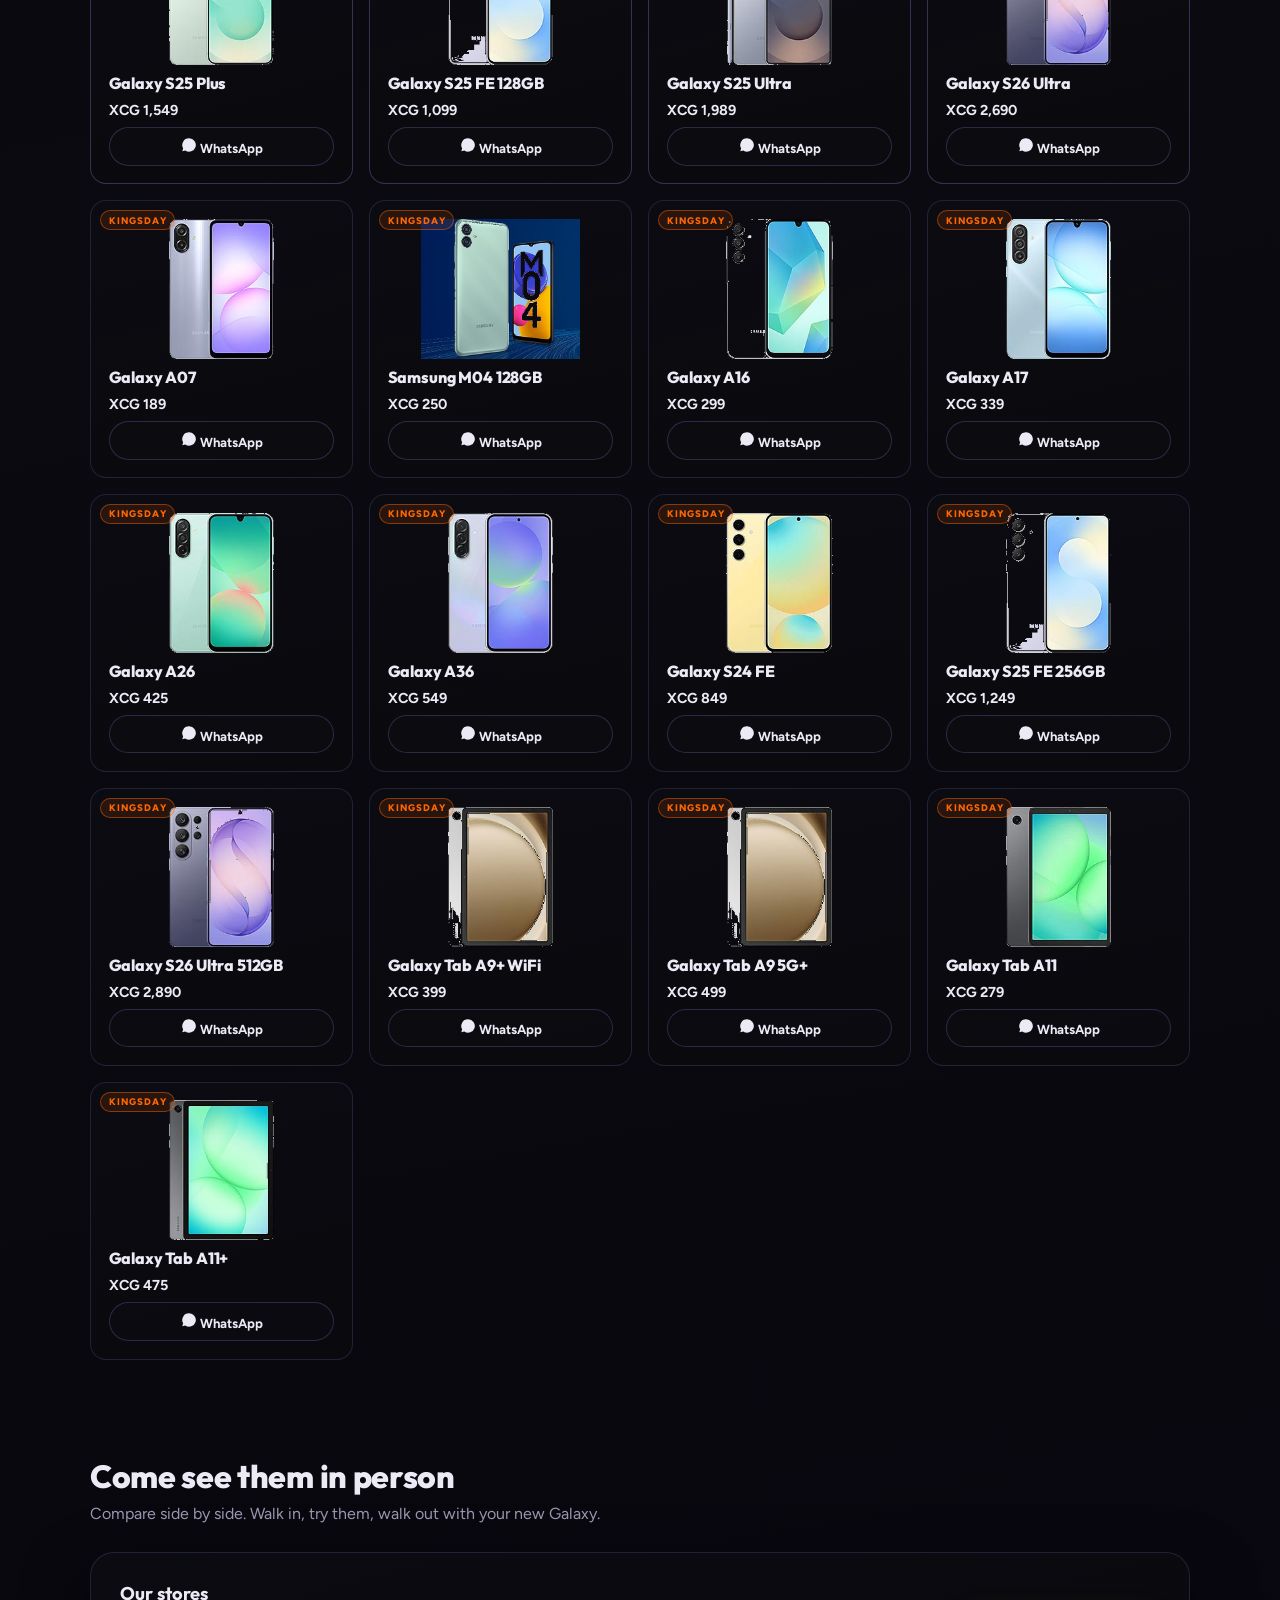
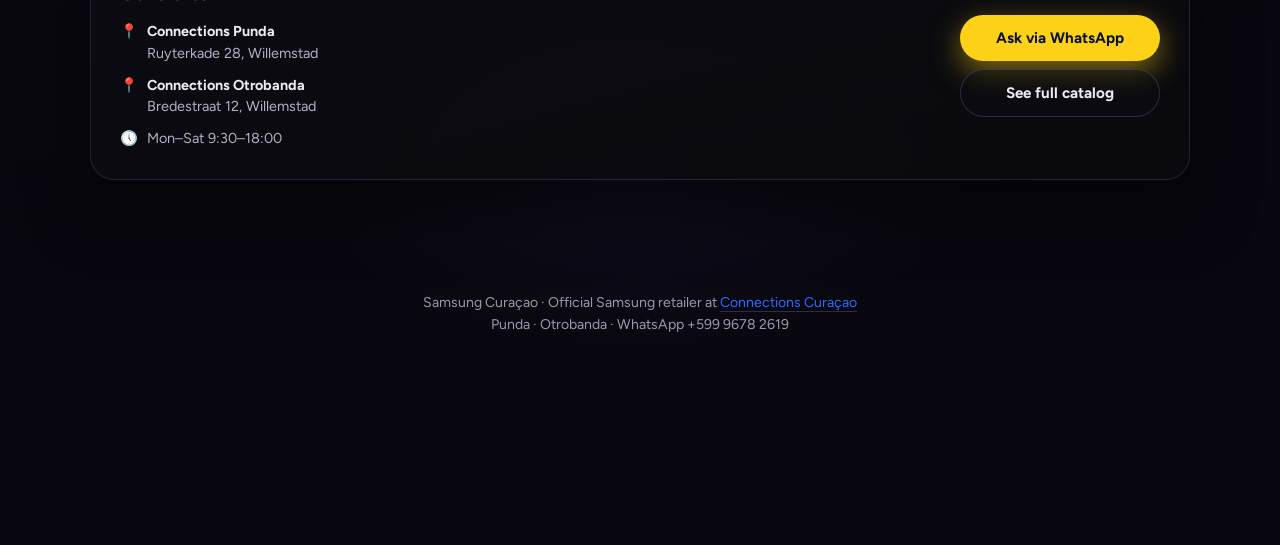
==== commit d1a49c6b: "theme: Bluewave World Cup overlay (Curaçao 2026) Removable Stadium Night theme — World Cup ribbon, e" ====
--- a/index.html
+++ b/index.html
@@ -118,6 +118,9 @@
 </head>
 <body>
 
+  <!-- BLUEWAVE WORLD CUP — ribbon (remove after tournament) -->
+  <div id="wc-ribbon">🇨🇼 CURAÇAO AT THE <b>2026 WORLD CUP</b> &nbsp;·&nbsp; Ride the <b>Bluewave</b> ⚽</div>
+
   <header class="topbar">
     <div class="shell topbar-row">
       <a href="/" class="brand" aria-label="Samsung Curaçao home">
@@ -134,15 +137,16 @@
   <main>
     <section class="hero">
       <div class="shell">
-        <span class="badge" style="color:#FF6600;background:rgba(255,102,0,0.12);border:1px solid rgba(255,102,0,0.45)">April 27 – May 2</span>
-        <h1 style="border-bottom:3px solid #FF6600;padding-bottom:0.8rem"><span style="color:#FF6600">Kingsday</span> Week</h1>
-        <p class="hero-sub">Galaxy deals across the full Samsung lineup. A37, A57, S25 Ultra and more.</p>
+        <!-- BLUEWAVE WORLD CUP — hero copy (revert after tournament) -->
+        <span class="hero-wc-tag"><span class="stars">★★</span> Curaçao 2026 World Cup</span>
+        <h1 style="border-bottom:3px solid var(--wc-gold);padding-bottom:0.8rem">Ride the <span style="color:var(--brand)">Bluewave</span></h1>
+        <p class="hero-sub">World Cup deals across the full Samsung lineup. A37, A57, S25 Ultra and more.</p>
         <div class="hero-phones">
           <div class="hero-phone a37"><span class="hero-phone-label c-a37">A37</span></div>
           <div class="hero-phone a57"><span class="hero-phone-label c-a57">A57</span></div>
         </div>
         <div class="hero-cta">
-          <a class="btn btn-primary" style="background:#FF6600;color:#0a0a0a" href="https://connectionscuracao.net/kingsday/">See all Kingsday deals</a>
+          <a class="btn btn-primary" href="https://connectionscuracao.net/">See all World Cup deals</a>
           <a class="btn btn-a37" href="/a37">Explore A37</a>
           <a class="btn btn-a57" href="/a57">Explore A57</a>
         </div>
--- a/css/shared.css
+++ b/css/shared.css
@@ -183,3 +183,26 @@
   border-radius: 999px;
 }
 .tile { position: relative; }
+
+/* ===== BLUEWAVE WORLD CUP THEME — START (remove after tournament) ===== */
+:root{
+  --brand:   #2b6dff;            /* electric Curaçao blue (was #7878d4) */
+  --brand-2: #5b9bff;
+  --wc-blue: #0a3a8c;            /* deep flag blue */
+  --wc-gold: #FCD116;            /* flag yellow    */
+  --wc-gold-glow: rgba(252,209,22,0.5);
+}
+.brand-dot{ background: var(--wc-gold) !important; box-shadow: 0 0 10px var(--wc-gold-glow); }
+.btn-primary{ background: var(--wc-gold) !important; color:#0a1230 !important;
+  box-shadow: 0 10px 30px var(--wc-gold-glow) !important; }
+#wc-ribbon{
+  background: linear-gradient(90deg, var(--wc-blue), #1455d6 45%, var(--wc-blue));
+  color:#fff; text-align:center; font:700 .82rem/1.2 var(--font-display);
+  letter-spacing:.04em; padding:.55rem 1rem; border-bottom:2px solid var(--wc-gold);
+}
+#wc-ribbon b{ color: var(--wc-gold); }
+.hero-wc-tag{ display:inline-block; font-size:.78rem; font-weight:800; letter-spacing:.14em;
+  text-transform:uppercase; color: var(--wc-gold); background:rgba(252,209,22,0.12);
+  padding:.3rem .8rem; border-radius:999px; border:1px solid rgba(252,209,22,0.45); }
+.hero-wc-tag .stars{ color:#fff; text-shadow:0 0 8px var(--wc-gold-glow); }
+/* ===== BLUEWAVE WORLD CUP THEME — END ===== */
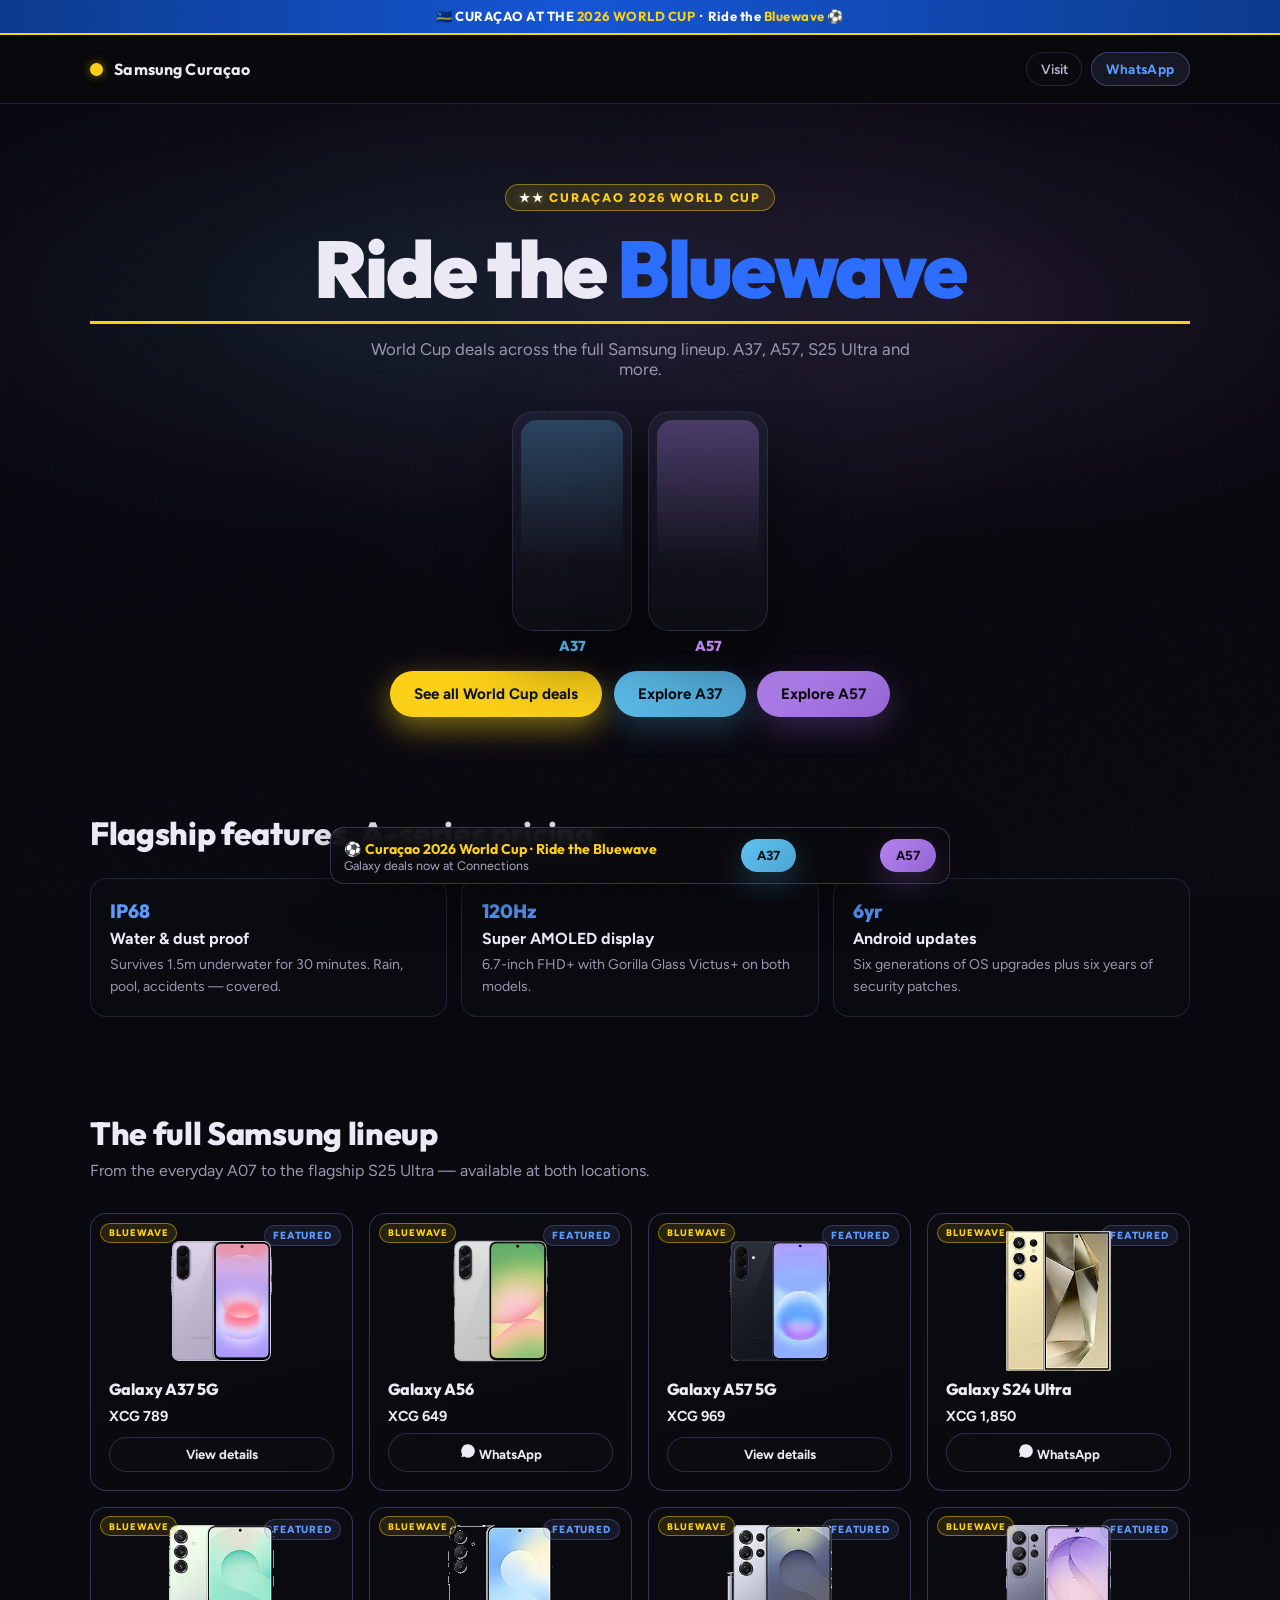
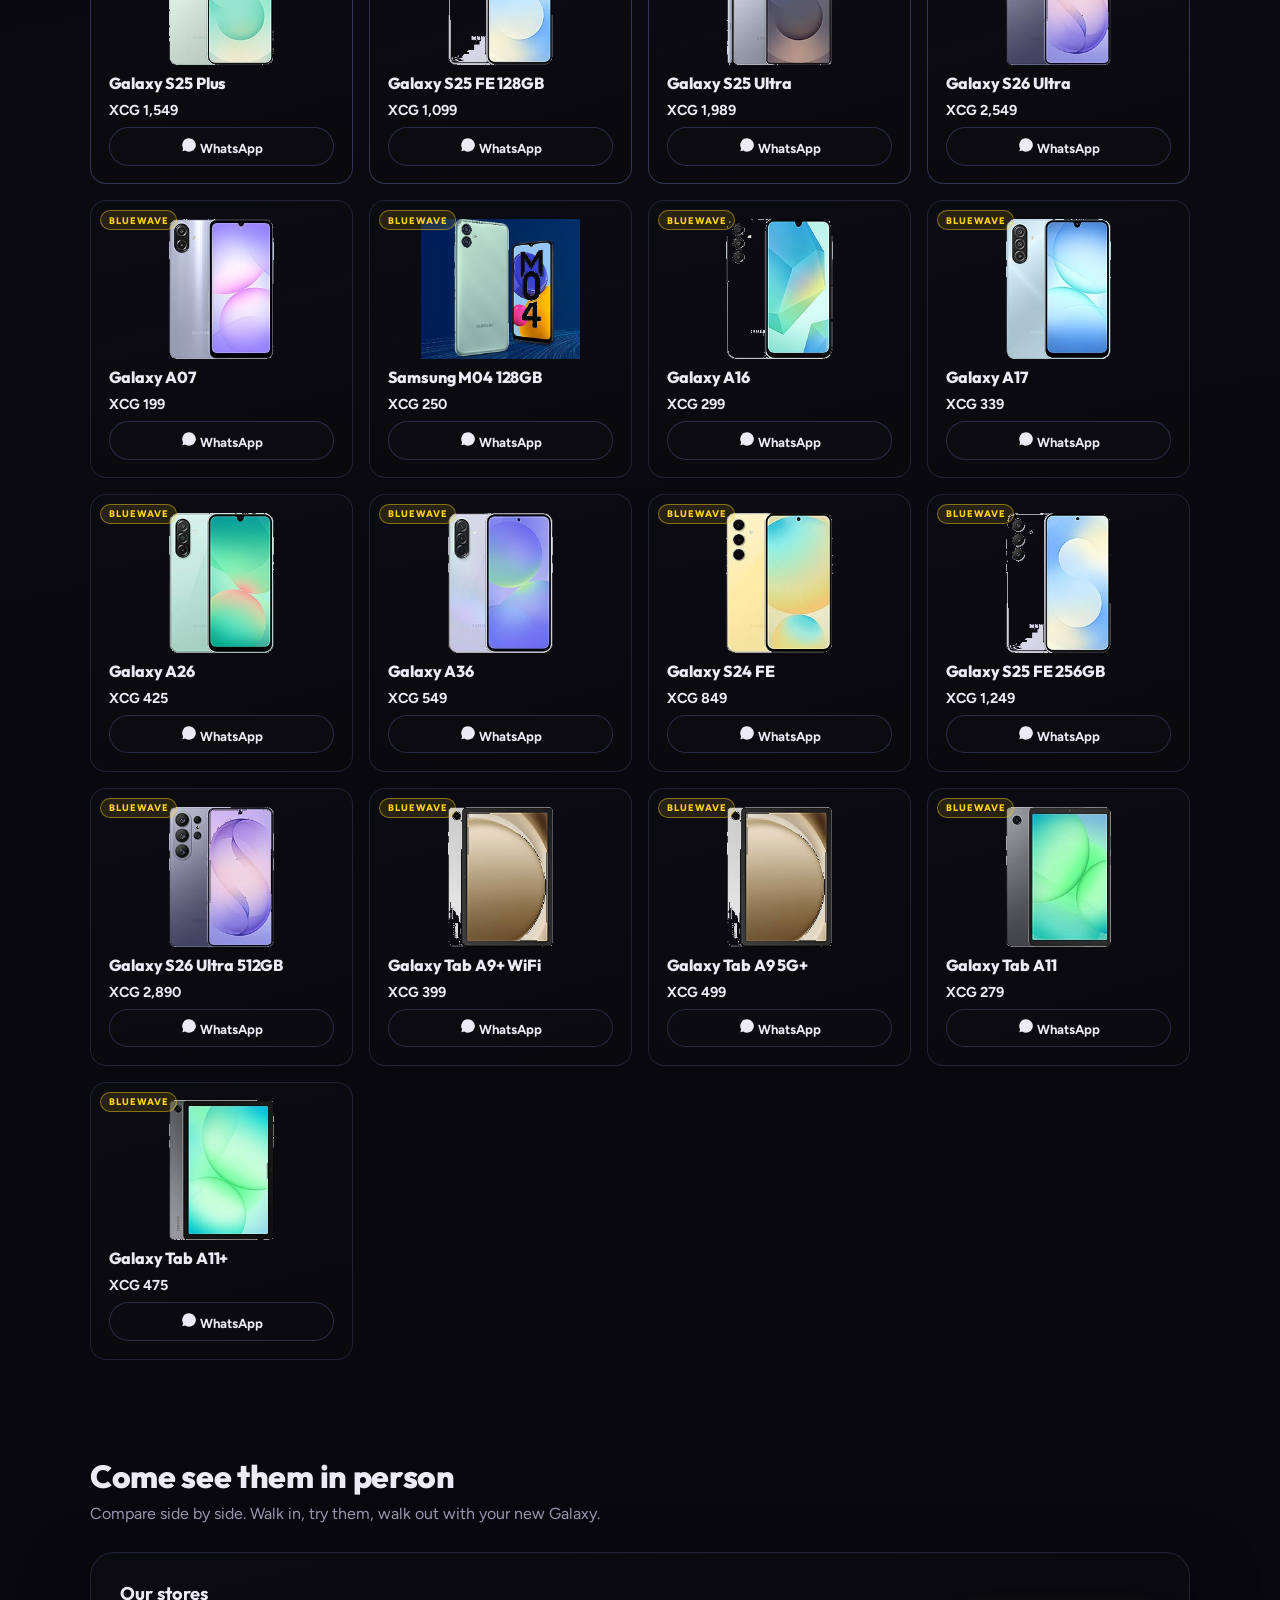
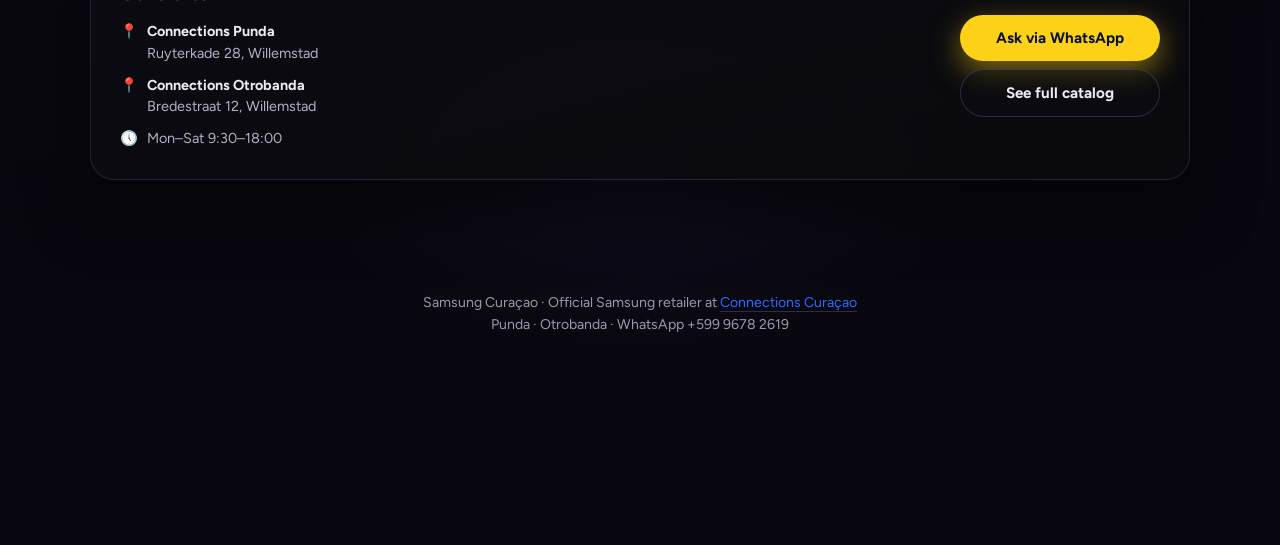
==== commit 4d68469d: "theme: switch Kingsday tag + sticky CTA to Bluewave (gold, on-theme) Co-Authored-By: Claude Opus 4.8" ====
--- a/index.html
+++ b/index.html
@@ -208,7 +208,7 @@
 
   <div class="sticky-cta">
     <div>
-      <strong style="color:#FF6600">Kingsday Week · Apr 27 – May 2</strong>
+      <strong style="color:var(--wc-gold)">⚽ Curaçao 2026 World Cup · Ride the Bluewave</strong>
       <p>Galaxy deals now at Connections</p>
     </div>
     <a class="btn btn-a37" href="/a37">A37</a>
--- a/css/shared.css
+++ b/css/shared.css
@@ -205,4 +205,7 @@
   text-transform:uppercase; color: var(--wc-gold); background:rgba(252,209,22,0.12);
   padding:.3rem .8rem; border-radius:999px; border:1px solid rgba(252,209,22,0.45); }
 .hero-wc-tag .stars{ color:#fff; text-shadow:0 0 8px var(--wc-gold-glow); }
+/* repurpose the Kingsday tile tag as a Bluewave tag (gold, on-theme) */
+.tile-kingsday{ color:var(--wc-gold)!important; background:rgba(252,209,22,0.12)!important;
+  border-color:rgba(252,209,22,0.45)!important; }
 /* ===== BLUEWAVE WORLD CUP THEME — END ===== */
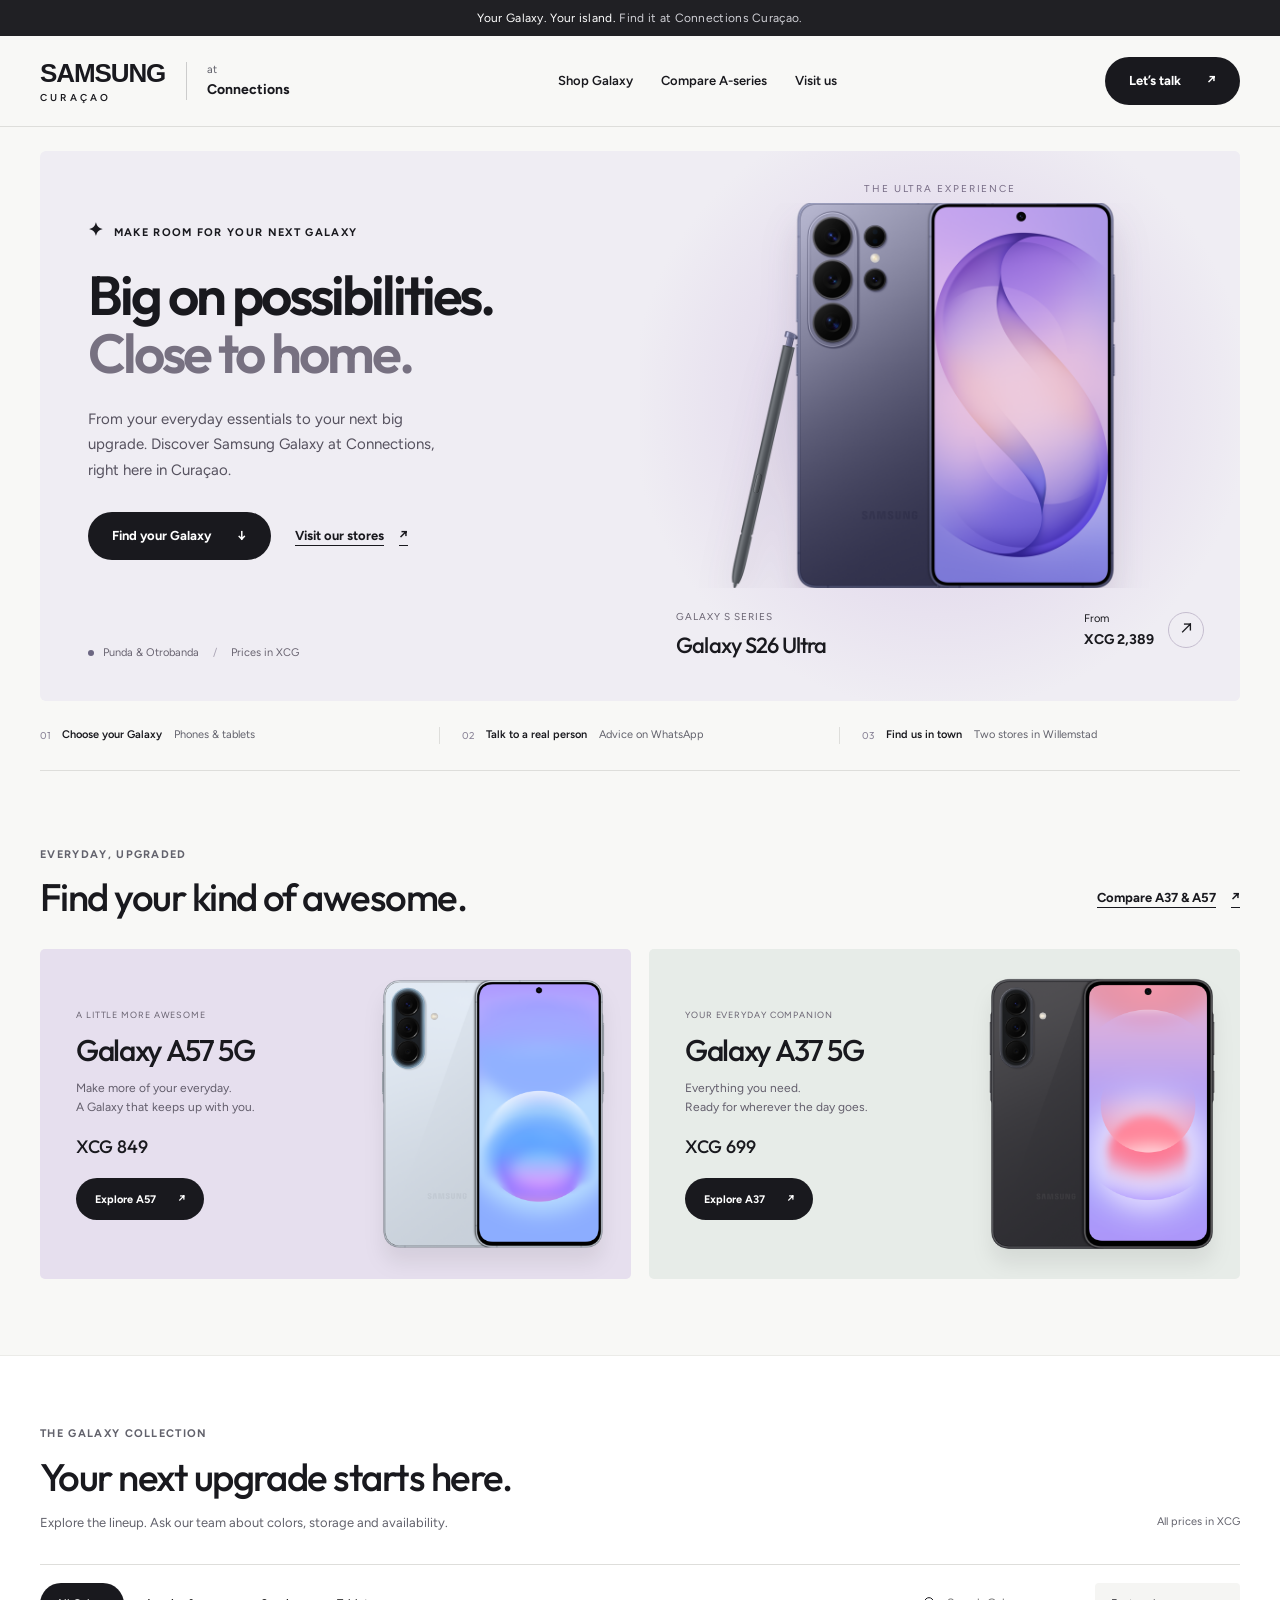
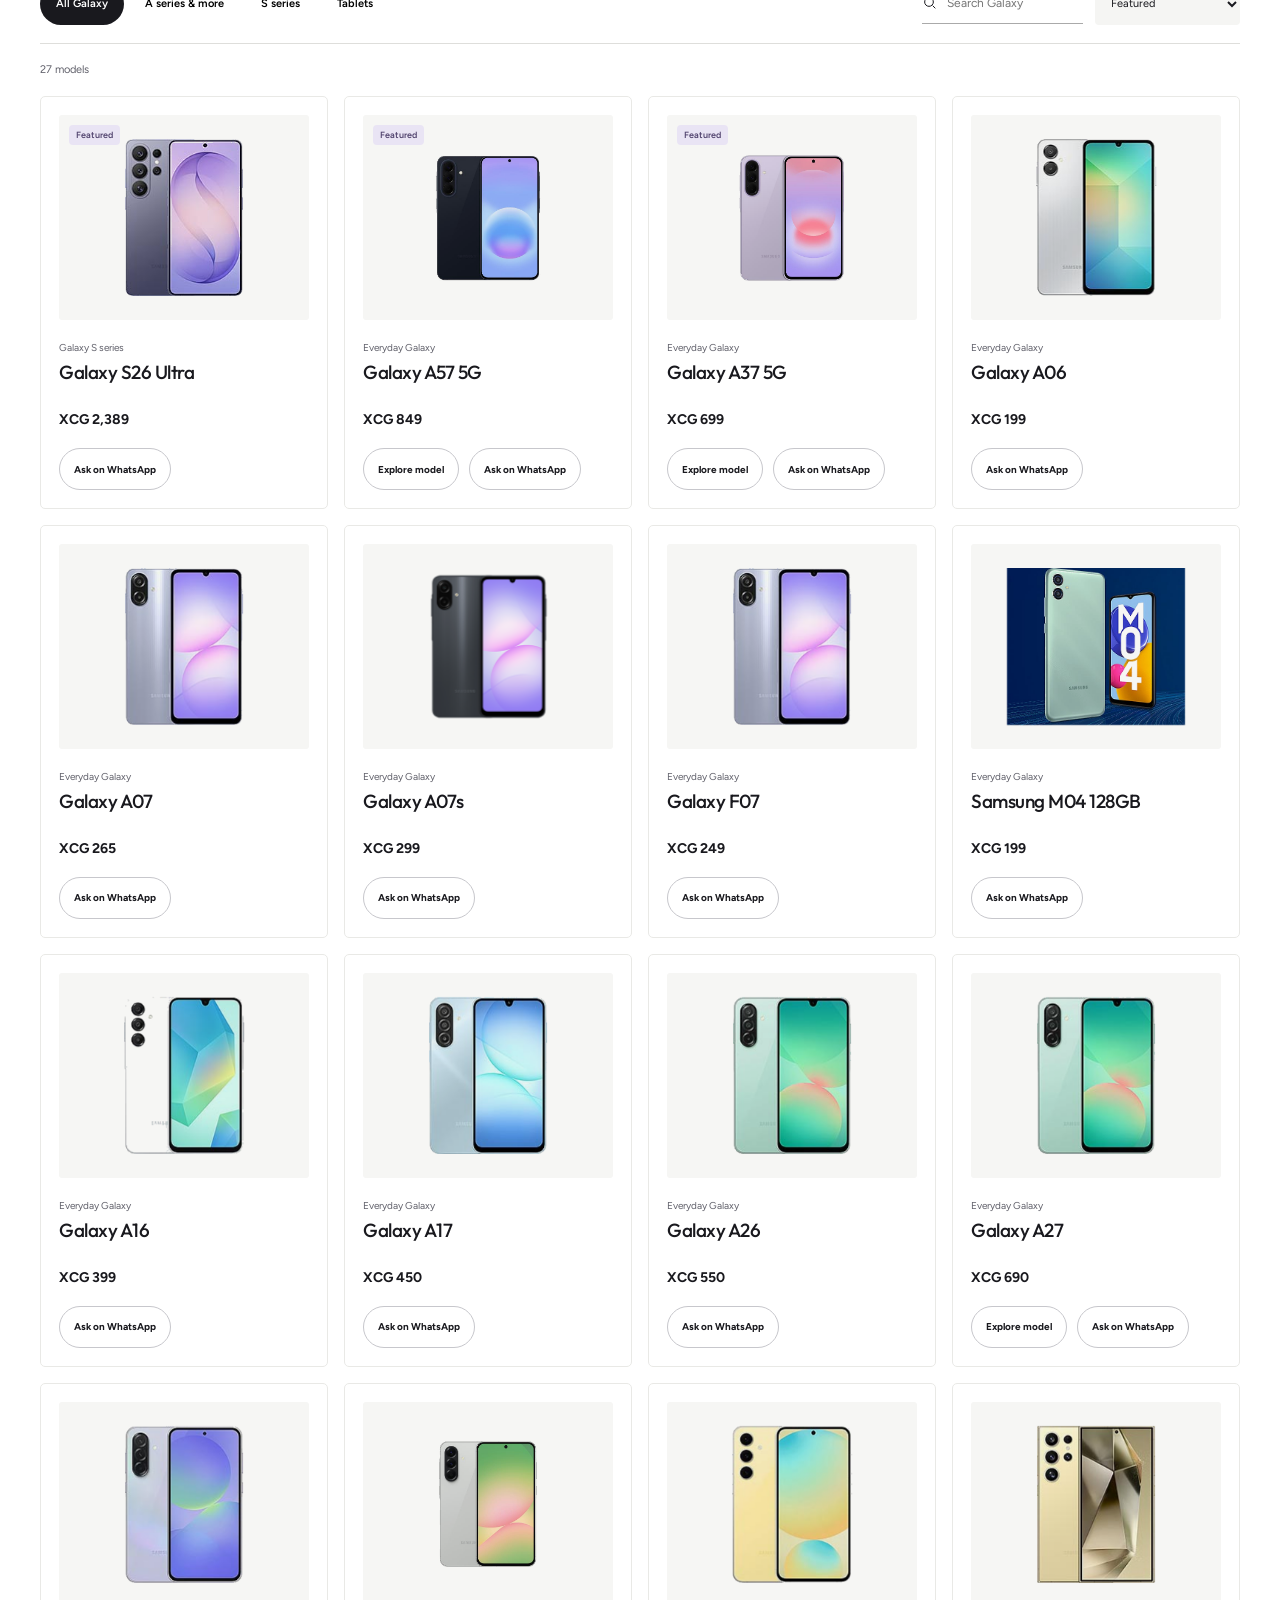
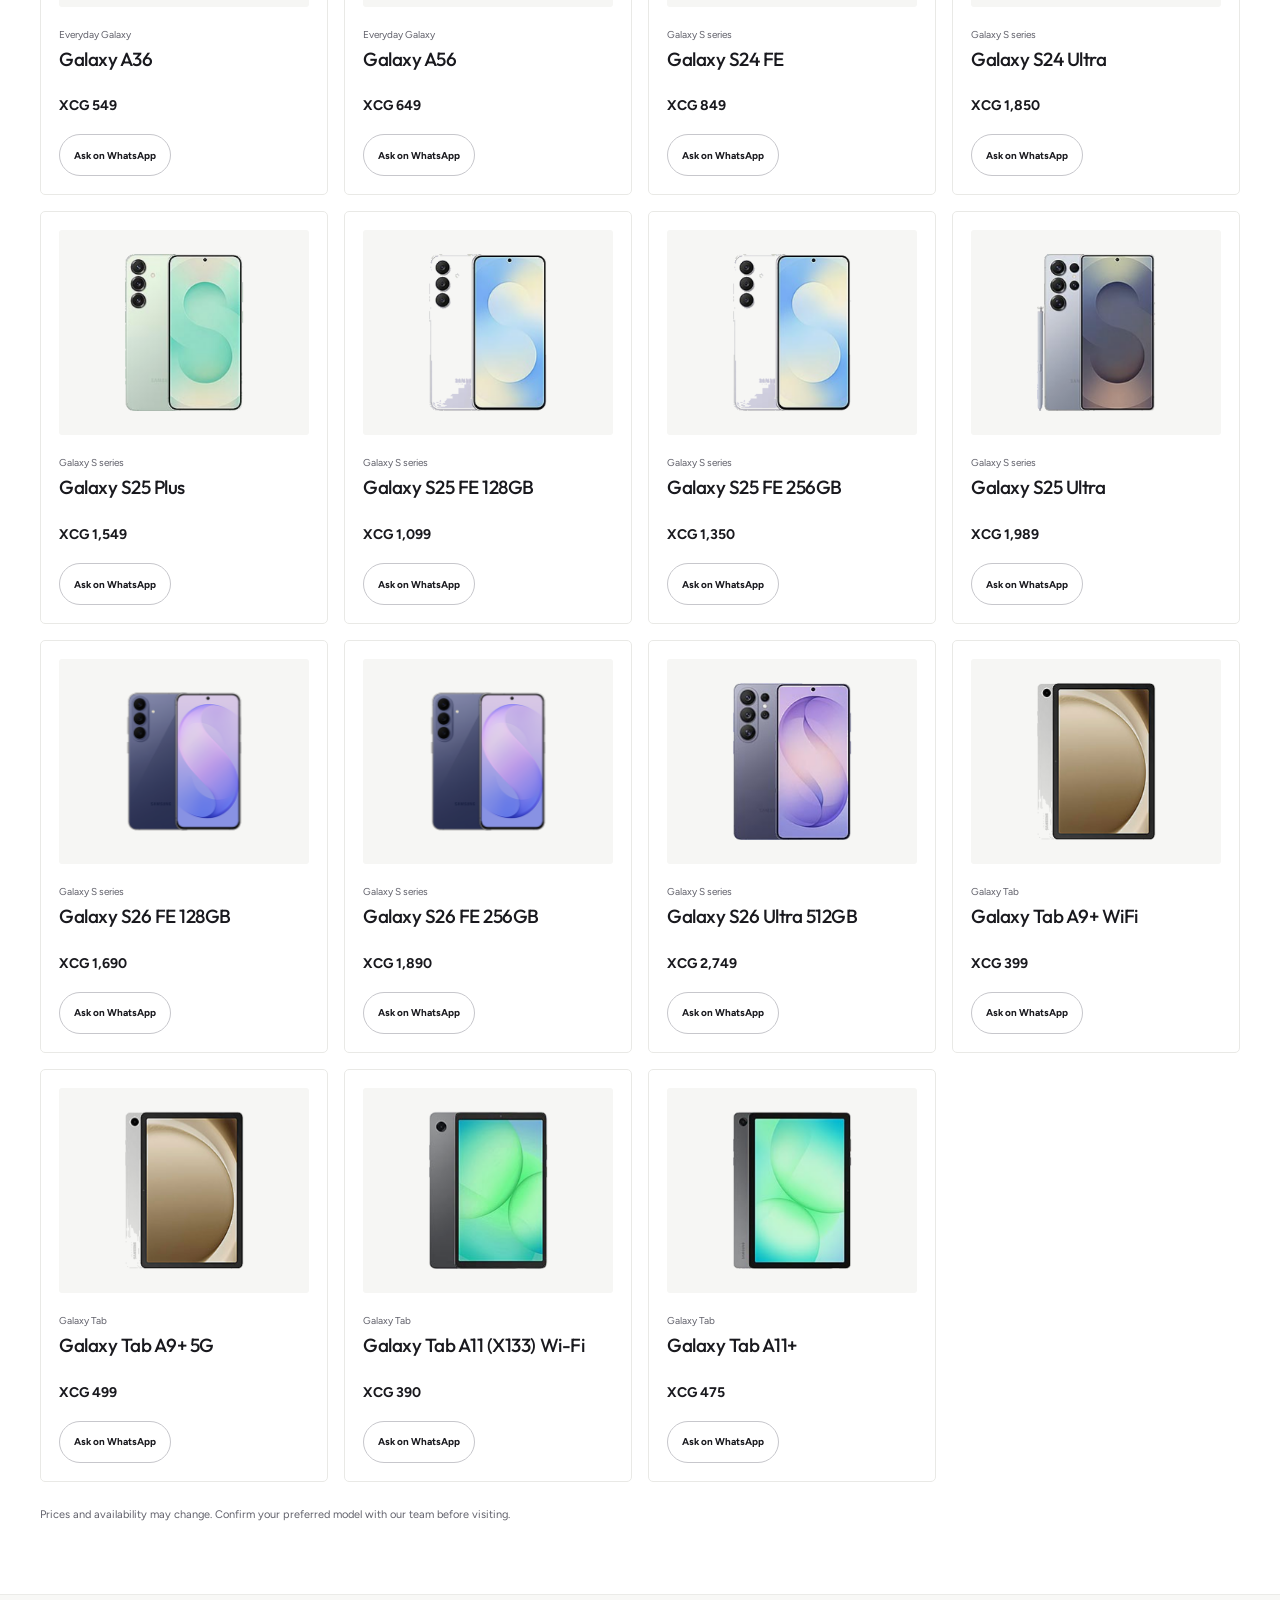
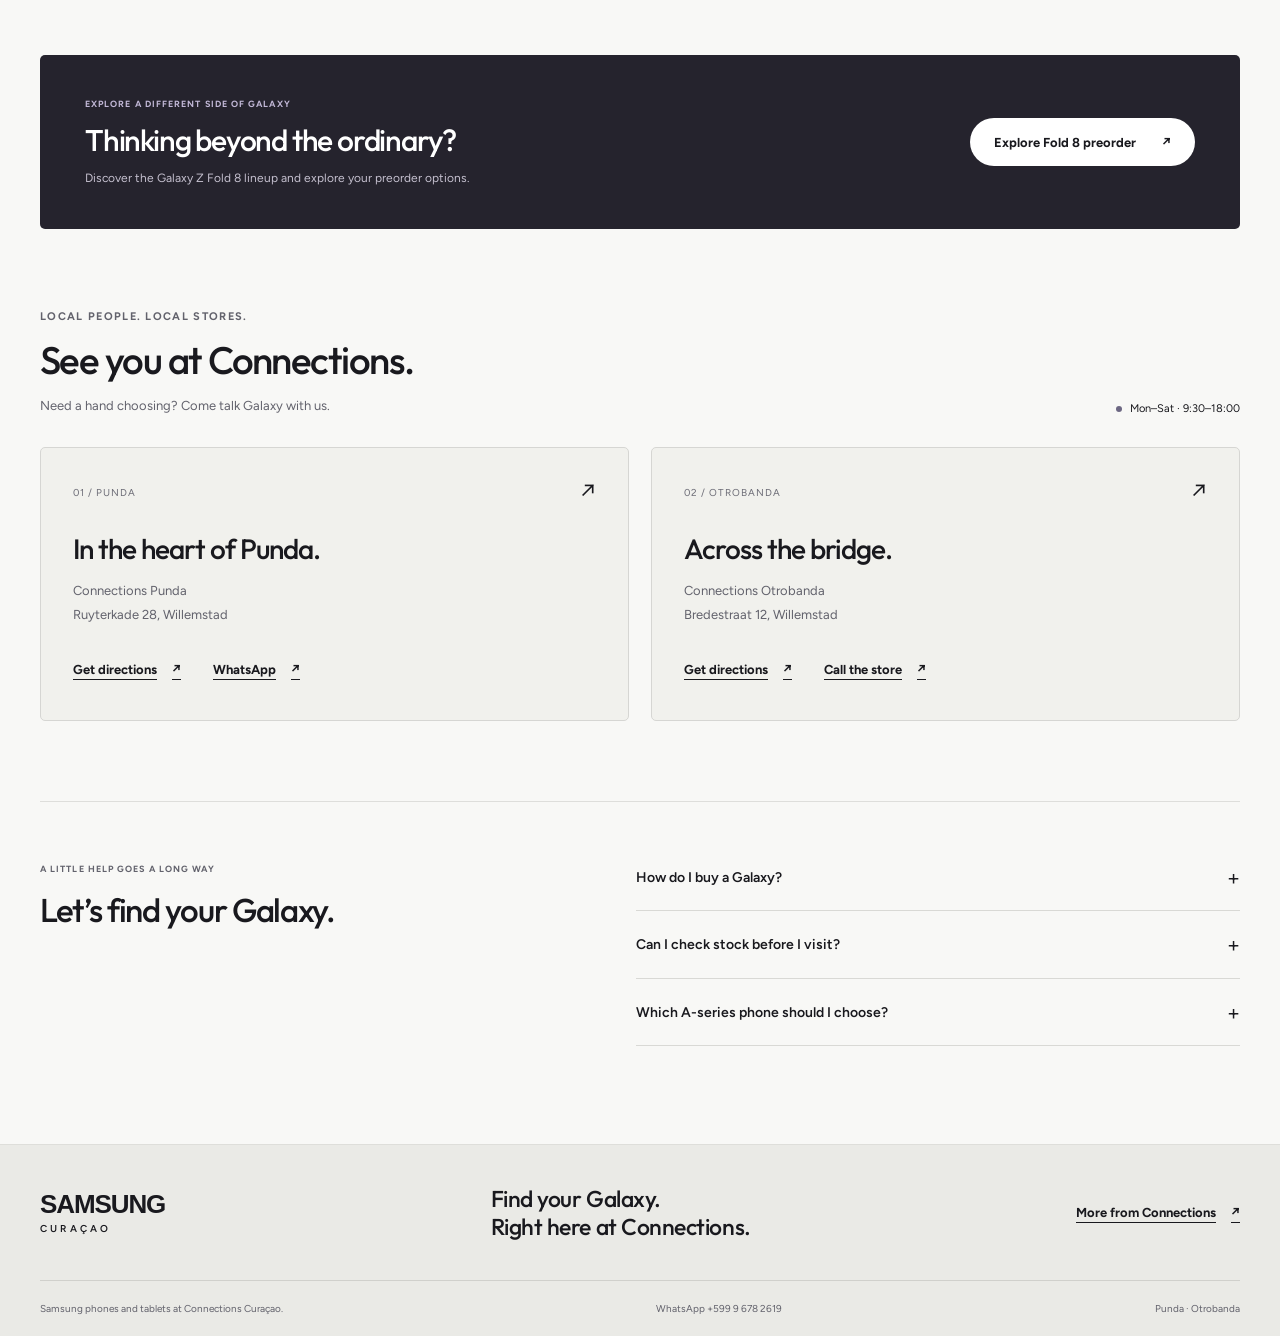
==== commit 6100b0b1: "Refresh Samsung storefront and align Galaxy catalog pricing" ====
--- a/index.html
+++ b/index.html
@@ -1,227 +1,39 @@
 <!DOCTYPE html>
 <html lang="en">
 <head>
-  <meta charset="UTF-8">
-  <meta name="viewport" content="width=device-width, initial-scale=1.0">
-  <title>Samsung Curaçao — Galaxy Phones at Connections</title>
-  <meta name="description" content="Galaxy A37, A57, S25 Ultra and the full Samsung lineup. Available at Connections Punda &amp; Otrobanda.">
-  <meta property="og:title" content="Samsung Curaçao — Galaxy Phones at Connections">
-  <meta property="og:description" content="The new Galaxy A-series is here. A37 &amp; A57 5G now in stock.">
-  <meta property="og:type" content="website">
-  <meta property="og:url" content="https://samsungcuracao.com/">
-  <meta property="og:image" content="https://samsungcuracao.com/img/og/home.svg">
-  <meta name="twitter:card" content="summary_large_image">
-  <link rel="canonical" href="https://samsungcuracao.com/">
-  <link rel="icon" href="data:image/svg+xml,<svg xmlns='http://www.w3.org/2000/svg' viewBox='0 0 100 100'><defs><linearGradient id='g' x1='0' x2='1'><stop offset='0' stop-color='%234ca4d4'/><stop offset='1' stop-color='%23b484f0'/></linearGradient></defs><circle cx='50' cy='50' r='45' fill='url(%23g)'/></svg>">
-  <link rel="preconnect" href="https://fonts.googleapis.com">
-  <link rel="preconnect" href="https://fonts.gstatic.com" crossorigin>
-  <link href="https://fonts.googleapis.com/css2?family=Outfit:wght@400;500;600;700;800;900&family=Figtree:wght@400;500;600;700&display=swap" rel="stylesheet">
-  <link rel="stylesheet" href="css/shared.css">
-  <style>
-    .hero { position: relative; isolation: isolate; padding: 5rem 0 3rem; text-align: center; }
-    .hero::before {
-      content: ""; position: absolute; inset: 0; z-index: -1;
-      background: radial-gradient(50% 70% at 50% 30%, rgba(120,130,210,0.1), transparent 70%);
-      pointer-events: none;
-    }
-    .hero h1 {
-      margin: 1.2rem 0 0; font-family: var(--font-display);
-      font-size: clamp(2.4rem, 8vw, 5rem);
-      font-weight: 900; line-height: 0.98; letter-spacing: -0.03em;
-    }
-    .c-a37 { color: var(--accent-a37); }
-    .c-a57 { color: var(--accent-a57); }
-    .hero-sub { margin: 0.9rem auto 0; color: var(--muted); font-size: 1.05rem; max-width: 52ch; }
-    .hero-phones { display: flex; justify-content: center; gap: 1rem; margin: 2rem 0 1rem; flex-wrap: wrap; }
-    .hero-phone {
-      width: 120px; height: 220px; border-radius: 22px;
-      background: linear-gradient(180deg, rgba(30,30,50,0.8), rgba(12,12,18,0.95));
-      border: 1px solid var(--line); position: relative;
-      box-shadow: var(--shadow);
-    }
-    .hero-phone::after {
-      content: ""; position: absolute; inset: 8px; border-radius: 16px;
-      background: linear-gradient(180deg, var(--accent-c), transparent 70%);
-      opacity: 0.5;
-    }
-    .hero-phone.a37 { --accent-c: rgba(76,164,212,0.6); }
-    .hero-phone.a57 { --accent-c: rgba(180,132,240,0.6); }
-    .hero-phone-label {
-      position: absolute; bottom: -1.6rem; left: 0; right: 0; text-align: center;
-      font-family: var(--font-display); font-weight: 800; font-size: 0.9rem;
-    }
-    .hero-cta { margin-top: 2.5rem; display: flex; justify-content: center; flex-wrap: wrap; gap: 0.7rem; }
-
-    .feature-strip {
-      display: grid; grid-template-columns: repeat(3, 1fr); gap: 0.9rem;
-      margin-top: 1.6rem;
-    }
-    .feature-card {
-      background: var(--surface); border: 1px solid var(--line);
-      border-radius: var(--radius-md); padding: 1.2rem;
-      display: grid; gap: 0.4rem;
-    }
-    .feature-key { font-family: var(--font-display); font-size: 1.2rem; font-weight: 800; color: var(--brand-2); }
-    .feature-label { margin: 0; font-weight: 700; }
-    .feature-desc { margin: 0; color: var(--muted); font-size: 0.88rem; line-height: 1.5; }
-
-    .catalog-grid {
-      display: grid; grid-template-columns: repeat(auto-fill, minmax(210px, 1fr));
-      gap: 1rem; margin-top: 1.8rem;
-    }
-    .tile {
-      position: relative;
-      background: linear-gradient(165deg, rgba(12,12,18,0.92), rgba(10,10,14,0.88));
-      border: 1px solid var(--line); border-radius: var(--radius-md);
-      padding: 1.1rem; display: flex; flex-direction: column; gap: 0.5rem;
-      transition: border-color 180ms ease, transform 180ms ease;
-    }
-    .tile:hover { border-color: rgba(120,130,210,0.45); transform: translateY(-3px); }
-    .tile-featured { border-color: rgba(120,130,210,0.35); }
-    .tile img { width: 100%; height: 140px; object-fit: contain; }
-    .tile-name { margin: 0; font-weight: 800; font-family: var(--font-display); font-size: 1rem; letter-spacing: -0.01em; }
-    .tile-price { color: var(--text); font-weight: 700; font-size: 0.9rem; }
-    .tile-price.muted { color: var(--muted); font-weight: 500; font-size: 0.82rem; }
-    .tile-cta { margin-top: auto; font-size: 0.82rem; padding: 0.55rem 0.9rem; }
-    .tile-badge {
-      position: absolute; top: 0.7rem; right: 0.7rem;
-      font-size: 0.65rem; text-transform: uppercase; letter-spacing: 0.08em;
-      font-weight: 800; color: var(--brand-2);
-      background: rgba(120,130,210,0.12); border: 1px solid rgba(120,130,210,0.3);
-      padding: 0.2rem 0.5rem; border-radius: 999px;
-    }
-
-    .store-panel {
-      margin-top: 1.6rem; border-radius: var(--radius-lg);
-      border: 1px solid var(--line);
-      background: linear-gradient(165deg, rgba(12,12,18,0.9), rgba(10,10,14,0.88));
-      box-shadow: var(--shadow); padding: 1.8rem;
-      display: grid; grid-template-columns: 1fr auto; gap: 1.5rem; align-items: start;
-    }
-    .store-list { list-style: none; margin: 0; padding: 0; display: grid; gap: 0.65rem; }
-    .store-item { display: flex; gap: 0.6rem; align-items: flex-start; font-size: 0.9rem; line-height: 1.5; color: #b0b0c8; }
-    .store-item .icon { flex-shrink: 0; }
-    .store-item strong { color: var(--text); }
-    .store-cta { display: flex; flex-direction: column; gap: 0.5rem; align-self: center; }
-    .store-cta .btn { text-align: center; white-space: nowrap; min-width: 200px; }
-    .panel-title { margin: 0 0 1rem; font-family: var(--font-display); font-size: 1.15rem; font-weight: 700; }
-
-    @media (max-width: 900px) {
-      .feature-strip { grid-template-columns: 1fr; }
-    }
-    @media (max-width: 840px) {
-      .store-panel { grid-template-columns: 1fr; }
-      .store-cta { align-self: stretch; }
-      .store-cta .btn { min-width: 0; width: 100%; }
-    }
-  </style>
+<meta charset="UTF-8"><meta name="viewport" content="width=device-width, initial-scale=1"><meta name="theme-color" content="#f8f8f6">
+<title>Samsung Curaçao — Find Your Galaxy at Connections</title>
+<meta name="description" content="Explore Samsung Galaxy phones and tablets at Connections Curaçao. Discover S26 Ultra, compare A-series and visit Punda or Otrobanda. Prices in XCG.">
+<meta property="og:title" content="Find your Galaxy at Connections Curaçao"><meta property="og:description" content="Galaxy phones. Galaxy tablets. Local advice. Samsung at Connections in Punda and Otrobanda."><meta property="og:type" content="website"><meta property="og:url" content="https://samsungcuracao.com/"><meta property="og:image" content="https://samsungcuracao.com/img/og/home.png"><meta name="twitter:card" content="summary_large_image">
+<link rel="canonical" href="https://samsungcuracao.com/"><link rel="manifest" href="/manifest.json"><link rel="icon" href="data:image/svg+xml,%3Csvg xmlns='http://www.w3.org/2000/svg' viewBox='0 0 64 64'%3E%3Crect width='64' height='64' rx='16' fill='%23191920'/%3E%3Ctext x='32' y='46' text-anchor='middle' font-size='44' font-family='Arial' font-weight='bold' fill='white'%3ES%3C/text%3E%3C/svg%3E">
+<link rel="preconnect" href="https://fonts.googleapis.com"><link rel="preconnect" href="https://fonts.gstatic.com" crossorigin><link href="https://fonts.googleapis.com/css2?family=Outfit:wght@400;500;600;700;800&family=Figtree:wght@400;500;600;700&display=swap" rel="stylesheet"><link rel="stylesheet" href="/css/home.css"><script src="/js/catalog.js" defer></script>
 </head>
 <body>
-
-  <!-- BLUEWAVE WORLD CUP — ribbon (remove after tournament) -->
-  <div id="wc-ribbon">🇨🇼 CURAÇAO AT THE <b>2026 WORLD CUP</b> &nbsp;·&nbsp; Ride the <b>Bluewave</b> ⚽</div>
-
-  <header class="topbar">
-    <div class="shell topbar-row">
-      <a href="/" class="brand" aria-label="Samsung Curaçao home">
-        <span class="brand-dot" aria-hidden="true"></span>
-        <span>Samsung Curaçao</span>
-      </a>
-      <div class="topbar-actions">
-        <a class="nav-back" href="#stores">Visit</a>
-        <a class="nav-tag" href="https://wa.me/59996782619" target="_blank" rel="noopener">WhatsApp</a>
-      </div>
-    </div>
-  </header>
-
-  <main>
-    <section class="hero">
-      <div class="shell">
-        <!-- BLUEWAVE WORLD CUP — hero copy (revert after tournament) -->
-        <span class="hero-wc-tag"><span class="stars">★★</span> Curaçao 2026 World Cup</span>
-        <h1 style="border-bottom:3px solid var(--wc-gold);padding-bottom:0.8rem">Ride the <span style="color:var(--brand)">Bluewave</span></h1>
-        <p class="hero-sub">World Cup deals across the full Samsung lineup. A37, A57, S25 Ultra and more.</p>
-        <div class="hero-phones">
-          <div class="hero-phone a37"><span class="hero-phone-label c-a37">A37</span></div>
-          <div class="hero-phone a57"><span class="hero-phone-label c-a57">A57</span></div>
-        </div>
-        <div class="hero-cta">
-          <a class="btn btn-primary" href="https://connectionscuracao.net/">See all World Cup deals</a>
-          <a class="btn btn-a37" href="/a37">Explore A37</a>
-          <a class="btn btn-a57" href="/a57">Explore A57</a>
-        </div>
-      </div>
-    </section>
-
-    <section id="features">
-      <div class="shell">
-        <h2 class="section-title">Flagship features. A-series pricing.</h2>
-        <div class="feature-strip reveal">
-          <div class="feature-card">
-            <div class="feature-key">IP68</div>
-            <p class="feature-label">Water &amp; dust proof</p>
-            <p class="feature-desc">Survives 1.5m underwater for 30 minutes. Rain, pool, accidents — covered.</p>
-          </div>
-          <div class="feature-card">
-            <div class="feature-key">120Hz</div>
-            <p class="feature-label">Super AMOLED display</p>
-            <p class="feature-desc">6.7-inch FHD+ with Gorilla Glass Victus+ on both models.</p>
-          </div>
-          <div class="feature-card">
-            <div class="feature-key">6yr</div>
-            <p class="feature-label">Android updates</p>
-            <p class="feature-desc">Six generations of OS upgrades plus six years of security patches.</p>
-          </div>
-        </div>
-      </div>
-    </section>
-
-    <section id="catalog">
-      <div class="shell">
-        <h2 class="section-title">The full Samsung lineup</h2>
-        <p class="section-note">From the everyday A07 to the flagship S25 Ultra — available at both locations.</p>
-        <div id="catalog-grid" class="catalog-grid reveal"></div>
-      </div>
-    </section>
-
-    <section id="stores">
-      <div class="shell">
-        <h2 class="section-title">Come see them in person</h2>
-        <p class="section-note">Compare side by side. Walk in, try them, walk out with your new Galaxy.</p>
-        <div class="store-panel reveal">
-          <div>
-            <h3 class="panel-title">Our stores</h3>
-            <ul class="store-list">
-              <li class="store-item"><span class="icon">📍</span><div><strong>Connections Punda</strong><br>Ruyterkade 28, Willemstad</div></li>
-              <li class="store-item"><span class="icon">📍</span><div><strong>Connections Otrobanda</strong><br>Bredestraat 12, Willemstad</div></li>
-              <li class="store-item"><span class="icon">🕔</span><div>Mon–Sat 9:30–18:00</div></li>
-            </ul>
-          </div>
-          <div class="store-cta">
-            <a class="btn btn-primary" href="https://wa.me/59996782619?text=Hi%2C%20I%27m%20interested%20in%20a%20Samsung%20Galaxy.%20Can%20you%20help%3F" target="_blank" rel="noopener">Ask via WhatsApp</a>
-            <a class="btn btn-ghost" href="https://connectionscuracao.net?utm_source=samsungcuracao&amp;utm_medium=referral">See full catalog</a>
-          </div>
-        </div>
-      </div>
-    </section>
-  </main>
-
-  <div class="sticky-cta">
-    <div>
-      <strong style="color:var(--wc-gold)">⚽ Curaçao 2026 World Cup · Ride the Bluewave</strong>
-      <p>Galaxy deals now at Connections</p>
-    </div>
-    <a class="btn btn-a37" href="/a37">A37</a>
-    <a class="btn btn-a57" href="/a57">A57</a>
-  </div>
-
-  <footer>
-    <div class="shell">
-      Samsung Curaçao · Official Samsung retailer at <a href="https://connectionscuracao.net?utm_source=samsungcuracao&amp;utm_medium=referral">Connections Curaçao</a><br>
-      Punda · Otrobanda · WhatsApp +599 9678 2619
-    </div>
-  </footer>
-
-  <script src="js/catalog.js"></script>
-</body>
-</html>
+<a class="skip-link" href="#main">Skip to content</a>
+<div class="announcement">Your Galaxy. Your island. <span>Find it at Connections Curaçao.</span></div>
+<header class="site-header"><div class="shell header-row">
+<a class="brand" href="/" aria-label="Samsung Curaçao at Connections home"><span class="brand-name">SAMSUNG<span class="brand-place">CURAÇAO</span></span><span class="brand-retailer">at <strong>Connections</strong></span></a>
+<nav class="main-nav" aria-label="Main navigation"><a href="#catalog">Shop Galaxy</a><a href="/compare">Compare A-series</a><a href="#stores">Visit us</a></nav><a class="button button-dark header-chat" href="https://wa.me/59996782619?text=Hi%2C%20can%20you%20help%20me%20choose%20a%20Samsung%20Galaxy%3F" target="_blank" rel="noopener">Let’s talk <span aria-hidden="true">↗</span></a>
+</div></header>
+<main id="main">
+<section class="hero shell" aria-labelledby="hero-title"><div class="hero-copy"><p class="eyebrow"><span class="star" aria-hidden="true">✦</span> Make room for your next Galaxy</p><h1 id="hero-title">Big on possibilities.<br><span>Close to home.</span></h1><p class="hero-description">From your everyday essentials to your next big upgrade. Discover Samsung Galaxy at Connections, right here in Curaçao.</p><div class="button-row"><a class="button button-dark" href="#catalog">Find your Galaxy <span aria-hidden="true">↓</span></a><a class="text-link" href="#stores">Visit our stores <span aria-hidden="true">↗</span></a></div><div class="hero-footnote"><span class="location-dot" aria-hidden="true"></span> Punda &amp; Otrobanda <span class="divider">/</span> Prices in XCG</div></div>
+<div class="hero-product"><span class="hero-product-kicker">THE ULTRA EXPERIENCE</span><div class="device-stage"><img class="hero-device" src="/img/hero/galaxy-s26-ultra.png" alt="Samsung Galaxy S26 Ultra in Cobalt Violet, with S Pen" width="1400" height="1400" fetchpriority="high"></div><div class="hero-product-label"><div><span class="mini-label">Galaxy S series</span><h2>Galaxy S26 Ultra</h2></div><a class="hero-price-link" href="https://wa.me/59996782619?text=Hi%2C%20I%27m%20interested%20in%20the%20Galaxy%20S26%20Ultra.%20What%20colors%20and%20storage%20are%20available%3F" target="_blank" rel="noopener"><span>From <strong data-price-for="Galaxy S26 Ultra">XCG 2,389</strong></span><span class="round-arrow" aria-hidden="true">↗</span></a></div></div></section>
+<div class="service-strip shell"><p><span>01</span> <strong>Choose your Galaxy</strong><span>Phones &amp; tablets</span></p><p><span>02</span> <strong>Talk to a real person</strong><span>Advice on WhatsApp</span></p><p><span>03</span> <strong>Find us in town</strong><span>Two stores in Willemstad</span></p></div>
+<section class="highlights shell" aria-labelledby="highlights-title"><div class="section-heading"><div><p class="eyebrow">Everyday, upgraded</p><h2 id="highlights-title">Find your kind of awesome.</h2></div><a class="text-link" href="/compare">Compare A37 &amp; A57 <span aria-hidden="true">↗</span></a></div><div class="highlight-grid">
+<article class="highlight highlight-a57"><div class="highlight-copy"><p class="mini-label">A little more awesome</p><h3>Galaxy A57 5G</h3><p>Make more of your everyday.<br>A Galaxy that keeps up with you.</p><strong class="highlight-price" data-price-for="Galaxy A57 5G">XCG 849</strong><a class="button button-dark" href="/a57">Explore A57 <span aria-hidden="true">↗</span></a></div><div class="highlight-image"><img src="/img/hero/galaxy-a57.png" alt="Samsung Galaxy A57 5G in Awesome Icyblue" width="1400" height="1400" loading="lazy"></div></article>
+<article class="highlight highlight-a37"><div class="highlight-copy"><p class="mini-label">Your everyday companion</p><h3>Galaxy A37 5G</h3><p>Everything you need.<br>Ready for wherever the day goes.</p><strong class="highlight-price" data-price-for="Galaxy A37 5G">XCG 699</strong><a class="button button-dark" href="/a37">Explore A37 <span aria-hidden="true">↗</span></a></div><div class="highlight-image"><img src="/img/hero/galaxy-a37.png" alt="Samsung Galaxy A37 5G in Awesome Charcoal" width="1400" height="1400" loading="lazy"></div></article>
+</div></section>
+<section class="catalog-section" id="catalog" aria-labelledby="catalog-title"><div class="shell"><div class="section-heading"><div><p class="eyebrow">The Galaxy collection</p><h2 id="catalog-title">Your next upgrade starts here.</h2><p class="section-note">Explore the lineup. Ask our team about colors, storage and availability.</p></div><span class="currency-note">All prices in XCG</span></div>
+<div class="catalog-toolbar"><div class="filter-tabs" role="group" aria-label="Filter Galaxy products"><button type="button" data-filter="all" aria-pressed="true">All Galaxy</button><button type="button" data-filter="a" aria-pressed="false">A series &amp; more</button><button type="button" data-filter="s" aria-pressed="false">S series</button><button type="button" data-filter="tablet" aria-pressed="false">Tablets</button></div><div class="catalog-tools"><label class="search-field"><svg aria-hidden="true" viewBox="0 0 24 24"><circle cx="10.5" cy="10.5" r="6.5"></circle><path d="m16 16 4 4"></path></svg><span class="sr-only">Search Galaxy products</span><input id="catalog-search" type="search" placeholder="Search Galaxy" autocomplete="off"></label><label class="sort-field"><span class="sr-only">Sort products</span><select id="catalog-sort" aria-label="Sort products"><option value="featured">Featured</option><option value="price-asc">Price: low to high</option><option value="price-desc">Price: high to low</option></select></label></div></div>
+<p class="catalog-count" id="catalog-count" role="status" aria-live="polite">Loading the Galaxy collection…</p><div id="catalog-grid" class="catalog-grid" aria-label="Galaxy products"><p class="catalog-loading">Getting the lineup ready. You can also <a href="https://wa.me/59996782619">ask us on WhatsApp</a>.</p></div><div id="catalog-empty" class="catalog-empty" hidden><p>No models match your search.</p><button id="catalog-reset" type="button">Reset filters</button></div><noscript><p class="catalog-loading">Explore <a href="/a37">Galaxy A37</a>, <a href="/a57">Galaxy A57</a> or <a href="https://connectionscuracao.net?utm_source=samsungcuracao&amp;utm_medium=referral">the Connections catalog</a>. Message us for current pricing.</p></noscript><p class="catalog-disclaimer">Prices and availability may change. Confirm your preferred model with our team before visiting.</p>
+</div></section>
+<section class="fold-section shell" aria-labelledby="fold-title"><div><p class="eyebrow">Explore a different side of Galaxy</p><h2 id="fold-title">Thinking beyond the ordinary?</h2><p>Discover the Galaxy Z Fold 8 lineup and explore your preorder options.</p></div><a class="button button-light" href="/fold8">Explore Fold 8 preorder <span aria-hidden="true">↗</span></a></section>
+<section class="stores-section shell" id="stores" aria-labelledby="stores-title"><div class="section-heading"><div><p class="eyebrow">Local people. Local stores.</p><h2 id="stores-title">See you at Connections.</h2><p class="section-note">Need a hand choosing? Come talk Galaxy with us.</p></div><span class="hours"><span class="location-dot" aria-hidden="true"></span> Mon–Sat · 9:30–18:00</span></div><div class="store-grid">
+<article class="store-card"><div class="store-top"><span class="store-number">01 / PUNDA</span><span aria-hidden="true">↗</span></div><h3>In the heart of Punda.</h3><p>Connections Punda<br>Ruyterkade 28, Willemstad</p><div class="store-links"><a class="text-link" href="https://www.google.com/maps/search/?api=1&amp;query=Connections+Ruyterkade+28+Willemstad" target="_blank" rel="noopener">Get directions <span aria-hidden="true">↗</span></a><a class="text-link" href="https://wa.me/59996782619" target="_blank" rel="noopener">WhatsApp <span aria-hidden="true">↗</span></a></div></article>
+<article class="store-card"><div class="store-top"><span class="store-number">02 / OTROBANDA</span><span aria-hidden="true">↗</span></div><h3>Across the bridge.</h3><p>Connections Otrobanda<br>Bredestraat 12, Willemstad</p><div class="store-links"><a class="text-link" href="https://www.google.com/maps/search/?api=1&amp;query=Connections+Bredestraat+12+Willemstad" target="_blank" rel="noopener">Get directions <span aria-hidden="true">↗</span></a><a class="text-link" href="tel:+59996912424">Call the store <span aria-hidden="true">↗</span></a></div></article>
+</div></section>
+<section class="help-section shell" aria-labelledby="help-title"><div><p class="eyebrow">A little help goes a long way</p><h2 id="help-title">Let’s find your Galaxy.</h2></div><div class="faq"><details><summary>How do I buy a Galaxy?</summary><p>Choose a model and message us on WhatsApp. Our team can confirm its price, available colors and storage, and help you arrange your visit.</p></details><details><summary>Can I check stock before I visit?</summary><p>Yes. Send us the model you’re interested in and tell us which store you prefer: Punda or Otrobanda. We’ll confirm availability with you.</p></details><details><summary>Which A-series phone should I choose?</summary><p>Start with our <a href="/compare">A37 and A57 comparison</a>, or tell us your budget and what matters most. Our team will help you narrow it down.</p></details></div></section>
+</main>
+<footer class="site-footer"><div class="shell"><div class="footer-main"><a class="brand" href="/"><span class="brand-name">SAMSUNG<span class="brand-place">CURAÇAO</span></span></a><p>Find your Galaxy.<br>Right here at Connections.</p><a class="text-link" href="https://connectionscuracao.net?utm_source=samsungcuracao&amp;utm_medium=referral">More from Connections <span aria-hidden="true">↗</span></a></div><div class="footer-bottom"><p>Samsung phones and tablets at Connections Curaçao.</p><a href="https://wa.me/59996782619" target="_blank" rel="noopener">WhatsApp +599 9 678 2619</a><span>Punda · Otrobanda</span></div></div></footer>
+<div class="mobile-contact"><span>Need help choosing?</span><a class="button button-dark" href="https://wa.me/59996782619?text=Hi%2C%20can%20you%20help%20me%20choose%20a%20Samsung%20Galaxy%3F" target="_blank" rel="noopener">Chat on WhatsApp <span aria-hidden="true">↗</span></a></div>
+</body></html>
--- a/css/home.css
+++ b/css/home.css
@@ -0,0 +1,7 @@
+:root{--ink:#19191e;--muted:#62626c;--paper:#f8f8f6;--line:#dededb;--font-display:'Outfit',sans-serif;--font-body:'Figtree',sans-serif}
+*{box-sizing:border-box}[hidden]{display:none!important}html{scroll-behavior:smooth;scroll-padding-top:110px}body{margin:0;background:var(--paper);color:var(--ink);font-family:var(--font-body);font-size:16px;line-height:1.5}a{color:inherit;text-decoration:none}button,input,select{font:inherit}button,a,summary{touch-action:manipulation}button{cursor:pointer}img{max-width:100%;display:block}a:focus-visible,button:focus-visible,input:focus-visible,select:focus-visible,summary:focus-visible{outline:3px solid #6451b6;outline-offset:5px}.shell{width:min(1240px,calc(100% - 80px));margin-inline:auto}.sr-only{position:absolute;width:1px;height:1px;margin:-1px;overflow:hidden;clip:rect(0,0,0,0);white-space:nowrap}.skip-link{position:fixed;left:1rem;top:-100px;padding:12px;background:#fff;z-index:100}.skip-link:focus{top:1rem}.announcement{background:#202024;color:#fff;text-align:center;font-size:12px;letter-spacing:.025em;padding:9px 16px}.announcement span{color:#d0d0d6}.site-header{position:sticky;top:0;z-index:30;background:rgba(248,248,246,.96);backdrop-filter:blur(15px);border-bottom:1px solid var(--line)}.header-row{min-height:90px;display:flex;align-items:center;justify-content:space-between;gap:24px}.brand{display:inline-flex;align-items:center;gap:21px;flex-shrink:0}.brand-name{font-family:Arial,sans-serif;letter-spacing:-1.1px;font-size:26px;font-weight:900;line-height:1}.brand-place{display:block;font-family:var(--font-body);font-size:10px;letter-spacing:.32em;margin-top:7px;font-weight:600}.brand-retailer{border-left:1px solid #ccc;padding-left:20px;font-size:11px;color:var(--muted)}.brand-retailer strong{display:block;color:var(--ink);font-size:14px}.main-nav{display:flex;align-items:center;gap:28px;font-size:13px;font-weight:600}.main-nav a{padding:15px 0}.main-nav a:hover,.text-link:hover{color:#6451a3}.button{display:inline-flex;align-items:center;justify-content:center;gap:26px;border:1px solid transparent;border-radius:100px;padding:13px 23px;min-height:48px;font-size:13px;font-weight:700;line-height:1.2;transition:background .18s,transform .18s}.button:hover{transform:translateY(-2px)}.button-dark{background:var(--ink);color:#fff}.button-dark:hover{background:#41394f}.button-light{background:#fff;color:var(--ink)}.text-link{display:inline-flex;align-items:center;gap:15px;font-size:13px;font-weight:700;padding-block:12px;text-decoration:underline;text-underline-offset:5px}.eyebrow{margin:0 0 17px;font-size:11px;font-weight:700;letter-spacing:.12em;text-transform:uppercase}.star{font-size:18px;margin-right:5px}.hero{display:grid;grid-template-columns:1fr 1fr;margin-top:24px;min-height:550px;border-radius:6px;overflow:hidden;background:#efedf3}.hero-copy{padding:66px 15px 40px 48px;display:flex;flex-direction:column;align-items:flex-start;position:relative;z-index:1}.hero h1{font-family:var(--font-display);font-size:clamp(40px,4.3vw,61px);font-weight:600;letter-spacing:-.055em;line-height:1.05;margin:5px 0 25px;max-width:640px}.hero h1 span{color:#777181}.hero-description{font-size:15px;line-height:1.7;max-width:370px;margin:0 0 29px;color:#55515e}.button-row{display:flex;align-items:center;gap:24px;flex-wrap:wrap}.hero-footnote{font-size:11px;color:#696471;display:flex;align-items:center;gap:9px;margin-top:auto;padding-top:45px}.location-dot{width:6px;height:6px;border-radius:50%;display:inline-block;background:#6c6782}.divider{color:#aaa4b4;margin-inline:5px}.hero-product{position:relative;display:flex;flex-direction:column;align-items:center;justify-content:center;min-width:0;padding:35px 36px 26px;background:radial-gradient(ellipse at 50% 46%,#d7cde8 0%,#e6dfee 44%,#efedf3 73%)}.hero-product-kicker{font-size:10px;letter-spacing:.19em;color:#776c85;position:absolute;top:30px;z-index:2}.device-stage{height:385px;width:100%;position:relative;display:flex;align-items:center;justify-content:center;overflow:hidden}.hero-device{position:absolute;width:660px;height:660px;max-width:none;object-fit:contain;filter:drop-shadow(0 22px 18px rgba(58,38,78,.13))}.hero-product-label{display:flex;justify-content:space-between;gap:20px;align-items:center;width:100%;z-index:2;margin-top:15px}.mini-label{font-size:10px;letter-spacing:.1em;text-transform:uppercase;color:#696371}.hero-product-label h2{font-family:var(--font-display);font-size:22px;font-weight:500;letter-spacing:-.035em;line-height:1.2;margin:5px 0 0}.hero-price-link{display:flex;align-items:center;gap:14px;font-size:11px;white-space:nowrap}.hero-price-link strong{display:block;font-size:14px;margin-top:2px}.round-arrow{width:36px;height:36px;display:flex;align-items:center;justify-content:center;border:1px solid #c5bdcf;border-radius:50%;font-size:18px}.service-strip{display:grid;grid-template-columns:repeat(3,1fr);border-bottom:1px solid var(--line);padding:26px 0}.service-strip p{display:flex;align-items:center;gap:12px;margin:0;padding:0 22px;border-right:1px solid var(--line);font-size:11px;color:var(--muted);flex-wrap:wrap}.service-strip p:first-child{padding-left:0}.service-strip p:last-child{border:0}.service-strip strong{font-weight:600;color:var(--ink)}.service-strip p>span:first-child{font-family:var(--font-display);font-size:10px;color:#8d879a}.highlights{padding-block:76px}.section-heading{display:flex;align-items:flex-end;justify-content:space-between;gap:24px;margin-bottom:30px}.section-heading h2,.fold-section h2,.help-section h2{font-family:var(--font-display);font-weight:500;font-size:clamp(29px,3vw,40px);line-height:1.15;letter-spacing:-.04em;margin:0}.section-heading .eyebrow{color:var(--muted);margin-bottom:12px}.section-heading>.text-link{flex-shrink:0}.highlight-grid{display:grid;grid-template-columns:1fr 1fr;gap:18px}.highlight{display:flex;align-items:center;justify-content:space-between;overflow:hidden;min-height:330px;padding:35px 20px 35px 36px;border-radius:5px;position:relative}.highlight-a57{background:#e6dfee}.highlight-a37{background:#e7ece8}.highlight-copy{z-index:1;flex-shrink:0;max-width:65%}.highlight-copy .mini-label{font-size:9px;margin:0 0 12px}.highlight h3{font-family:var(--font-display);font-size:30px;font-weight:500;letter-spacing:-.045em;margin:0 0 12px;line-height:1.1}.highlight-copy>p:not(.mini-label){font-size:12px;color:#625d6b;line-height:1.6;margin:0 0 16px}.highlight-price{display:block;font-family:var(--font-display);font-size:18px;font-weight:500;margin-bottom:18px}.highlight .button{min-height:42px;padding:11px 18px;font-size:11px;gap:22px}.highlight-image{position:relative;width:44%;height:260px;flex-shrink:0;overflow:visible}.highlight-image img{position:absolute;width:460px;height:460px;max-width:none;object-fit:contain;top:50%;left:50%;transform:translate(-50%,-50%);filter:drop-shadow(0 15px 10px #00000013)}.catalog-section{background:#fff;padding-block:70px;scroll-margin-top:15px;border-block:1px solid #ebebe8}.section-note{color:var(--muted);font-size:13px;margin:13px 0 0;line-height:1.7}.currency-note{font-size:11px;color:var(--muted);padding-bottom:3px;white-space:nowrap}.catalog-toolbar{display:flex;align-items:center;justify-content:space-between;gap:20px;border-block:1px solid var(--line);padding:18px 0}.filter-tabs{display:flex;gap:5px;flex-wrap:wrap}.filter-tabs button{border:1px solid transparent;background:none;border-radius:50px;padding:11px 15px;font-size:11px;font-weight:600;min-height:42px;white-space:nowrap}.filter-tabs button[aria-pressed=true]{background:var(--ink);color:#fff}.filter-tabs button:hover:not([aria-pressed=true]){background:#eeeef0}.catalog-tools{display:flex;align-items:center;gap:12px}.search-field{display:flex;align-items:center;gap:9px;border-bottom:1px solid #aaa;max-width:190px}.search-field svg{width:16px;height:16px;fill:none;stroke:currentColor;stroke-width:1.5;flex-shrink:0}.search-field input{border:0;background:none;padding:11px 0;width:100%;font-size:12px;outline-offset:2px}.sort-field select{border:0;background:#f5f5f3;border-radius:4px;font-size:11px;padding:12px 28px 12px 12px;max-width:170px;min-height:42px;color:var(--ink)}.catalog-count{font-size:11px;color:var(--muted);margin:18px 0}.catalog-grid{display:grid;grid-template-columns:repeat(4,minmax(0,1fr));gap:16px}.tile{display:flex;flex-direction:column;min-width:0;border:1px solid #e9e9e6;border-radius:5px;padding:18px;position:relative;transition:border-color .18s,transform .18s;background:#fff}.tile:hover{border-color:#b9b1cb;transform:translateY(-3px)}.tile-visual{position:relative;height:205px;background:#f6f6f4;border-radius:3px;margin-bottom:20px;display:flex;align-items:center;justify-content:center;padding:24px 15px}.tile img{width:100%;height:100%;max-height:170px;object-fit:contain;mix-blend-mode:multiply}.tile-badge{position:absolute;top:10px;left:10px;padding:3px 7px;border-radius:4px;background:#e9e4f4;font-size:9px;font-weight:600;color:#51436e;z-index:2}.tile-meta{font-size:10px;color:var(--muted);margin:0 0 6px}.tile-name{font-family:var(--font-display);font-size:19px;font-weight:500;letter-spacing:-.025em;line-height:1.25;margin:0 0 10px}.tile-price{font-size:14px;font-weight:700;margin-bottom:18px}.tile-actions{display:flex;align-items:center;gap:10px;margin-top:auto;flex-wrap:wrap}.tile-cta{display:inline-flex;align-items:center;justify-content:center;gap:7px;border:1px solid #c7c7cc;border-radius:100px;padding:10px 14px;min-height:42px;font-size:10px;font-weight:700;color:var(--ink);background:none;white-space:nowrap}.tile-cta:hover{background:var(--ink);color:#fff}.tile-cta svg{width:13px;height:13px}.tile-actions .text-link{font-size:10px;gap:5px}.catalog-disclaimer{font-size:11px;color:var(--muted);line-height:1.7;margin:24px 0 0}.catalog-loading,.catalog-empty,.catalog-error{grid-column:1/-1;padding:40px 20px;text-align:center;color:var(--muted)}.catalog-loading a,.catalog-empty a,.catalog-error a{text-decoration:underline}.catalog-empty button,#catalog-reset{border:1px solid #aaa;background:#fff;padding:10px 20px;border-radius:30px;min-height:42px}.tile-image-fallback{font-size:12px;text-align:center;color:var(--muted)}.fold-section{background:#25232d;color:#fff;margin-top:60px;padding:42px 45px;border-radius:5px;display:flex;justify-content:space-between;align-items:center;gap:35px}.fold-section .eyebrow{font-size:9px;color:#c2b8d7;margin-bottom:12px}.fold-section h2{font-size:30px}.fold-section p:not(.eyebrow){color:#c5c0cf;font-size:12px;margin:12px 0 0}.fold-section .button{flex-shrink:0}.stores-section{padding-block:80px}.hours{font-size:11px;white-space:nowrap;display:flex;gap:8px;align-items:center}.store-grid{display:grid;grid-template-columns:1fr 1fr;gap:22px}.store-card{border:1px solid #d6d6d3;padding:28px 32px;background:#f1f1ed;border-radius:5px}.store-top{display:flex;align-items:center;justify-content:space-between}.store-number{font-size:10px;letter-spacing:.1em;color:#6d6d77}.store-top>span:last-child{font-size:22px}.store-card h3{font-family:var(--font-display);font-size:28px;font-weight:500;letter-spacing:-.035em;margin:24px 0 14px;line-height:1.15}.store-card p{font-size:13px;color:var(--muted);line-height:1.8}.store-links{display:flex;align-items:center;gap:32px;margin-top:22px}.help-section{border-top:1px solid var(--line);padding-block:60px 80px;display:grid;grid-template-columns:1fr 1.15fr;gap:70px}.help-section .eyebrow{color:var(--muted);font-size:9px}.help-section h2{font-size:33px}.faq details{border-bottom:1px solid #d9d9d5;padding:0 0 17px;margin-bottom:18px}.faq summary{cursor:pointer;font-size:14px;font-weight:600;list-style:none;display:flex;justify-content:space-between;align-items:center;gap:15px;min-height:30px}.faq summary::after{content:'+';font-size:21px;font-weight:400}.faq details[open] summary::after{content:'−'}.faq summary::-webkit-details-marker{display:none}.faq p{color:var(--muted);font-size:13px;line-height:1.8;margin:10px 25px 0 0}.faq p a{text-decoration:underline}.site-footer{background:#eaeae6;border-top:1px solid #dededa;padding:40px 0 20px}.footer-main{display:flex;align-items:center;justify-content:space-between;gap:30px;padding-bottom:40px}.footer-main p{font-family:var(--font-display);font-size:23px;font-weight:500;line-height:1.2;letter-spacing:-.02em;margin:0}.footer-bottom{border-top:1px solid #d0d0cc;padding-top:20px;display:flex;align-items:center;justify-content:space-between;gap:20px;font-size:10px;color:var(--muted)}.footer-bottom p{margin:0}.mobile-contact{display:none}
+@media(max-width:1100px){.shell{width:calc(100% - 48px)}.brand-retailer{display:none}.main-nav{gap:22px}.hero-copy{padding-left:32px}.hero h1{font-size:49px}.hero-description{font-size:14px}.hero-product{padding-inline:24px}.hero-device{width:610px;height:610px}.hero-product-label{gap:10px}.hero-product-label h2{font-size:19px}.hero-price-link{gap:7px}.hero-price-link strong{font-size:12px}.service-strip p{gap:8px;font-size:10px;padding:0 12px}.service-strip p>span:last-child{display:block;margin-left:20px}.highlight{padding-left:26px;min-height:310px}.highlight h3{font-size:26px}.highlight-image img{width:410px;height:410px}.catalog-toolbar{align-items:flex-start;flex-direction:column;gap:12px}.catalog-tools{width:100%;justify-content:space-between}.search-field{max-width:260px;flex:1}.catalog-grid{grid-template-columns:repeat(3,minmax(0,1fr))}.fold-section{padding:35px}.fold-section h2{font-size:27px}.fold-section .button{font-size:11px;gap:15px}}
+@media(max-width:760px){.shell{width:calc(100% - 32px)}.announcement{font-size:10px;padding:8px}.header-row{min-height:74px;gap:15px}.brand-name{font-size:23px}.brand-place{font-size:8px;margin-top:6px}.main-nav{margin-left:auto;gap:18px}.main-nav a{font-size:11px}.main-nav a:nth-child(2){display:none}.header-chat{font-size:11px;min-height:41px;padding:10px 15px;gap:12px}.hero{grid-template-columns:1fr;margin-top:16px;min-height:0}.hero-copy{padding:36px 28px 20px}.hero h1{font-size:49px;max-width:510px;margin:0 0 20px}.hero .eyebrow{font-size:9px}.hero-description{max-width:420px;font-size:14px;line-height:1.7;margin-bottom:23px}.hero-footnote{padding-top:24px;font-size:10px}.hero-product{padding:22px 28px 25px}.device-stage{height:335px;max-width:450px}.hero-device{width:580px;height:580px}.hero-product-kicker{top:8px;font-size:8px}.hero-product-label{max-width:470px;margin-top:10px}.hero-product-label h2{font-size:22px}.hero-price-link strong{font-size:14px}.service-strip{padding-block:21px}.service-strip p{padding:0 9px;gap:7px;align-content:flex-start;align-items:flex-start;line-height:1.4}.service-strip strong{font-size:10px;flex:1}.service-strip p>span:last-child{display:none}.service-strip p>span:first-child{font-size:8px;padding-top:2px}.highlights{padding-block:48px}.section-heading{align-items:flex-start;gap:20px;margin-bottom:24px}.section-heading h2{font-size:32px}.section-heading>.text-link{font-size:10px;gap:6px;align-self:flex-end;text-align:right;max-width:115px;padding:5px 0}.section-heading .eyebrow{font-size:9px}.highlight-grid{grid-template-columns:1fr;gap:14px}.highlight{min-height:290px;padding:28px}.highlight h3{font-size:30px}.highlight-image{width:40%;height:230px}.highlight-image img{width:390px;height:390px}.catalog-section{padding-block:48px}.catalog-section .section-heading{flex-direction:column;gap:12px}.currency-note{font-size:10px}.catalog-section .section-heading h2{font-size:34px;max-width:370px}.section-note{font-size:12px}.catalog-toolbar{padding-block:13px}.filter-tabs{gap:1px;justify-content:space-between;width:100%}.filter-tabs button{padding:10px 12px;font-size:10px}.catalog-tools{gap:14px}.search-field{max-width:55%}.sort-field select{font-size:10px;max-width:155px;padding-left:9px}.catalog-grid{grid-template-columns:repeat(2,minmax(0,1fr));gap:11px}.tile{padding:12px}.tile-visual{height:174px;padding:21px 10px;margin-bottom:15px}.tile img{max-height:140px}.tile-name{font-size:18px}.tile-price{font-size:13px;margin-bottom:12px}.tile-cta{font-size:9px;padding:9px 12px;min-height:40px}.tile-actions{gap:5px}.tile-actions .text-link{font-size:9px}.tile-meta{font-size:9px}.tile-badge{font-size:8px;top:6px;left:6px}.fold-section{margin-top:35px;padding:30px 26px;display:block}.fold-section h2{font-size:29px}.fold-section .button{margin-top:23px}.stores-section{padding-block:50px}.stores-section .section-heading{flex-direction:column;gap:18px}.hours{font-size:10px}.store-grid{grid-template-columns:1fr;gap:14px}.store-card{padding:25px 28px}.store-card h3{font-size:29px;margin-top:20px}.store-links{gap:35px}.help-section{grid-template-columns:1fr;gap:28px;padding-block:40px 45px}.help-section h2{font-size:32px}.faq summary{font-size:13px}.site-footer{padding-top:32px;padding-bottom:95px}.footer-main{align-items:flex-start;flex-wrap:wrap;gap:25px;padding-bottom:30px}.footer-main p{font-size:22px;text-align:right}.footer-main>.text-link{font-size:12px;width:100%;justify-content:space-between}.footer-bottom{flex-direction:column;align-items:flex-start;gap:10px;padding-top:22px;font-size:10px}.mobile-contact{position:fixed;bottom:0;left:0;right:0;z-index:40;background:rgba(248,248,246,.97);backdrop-filter:blur(10px);border-top:1px solid #d5d5d2;padding:11px 16px calc(11px + env(safe-area-inset-bottom));display:flex;align-items:center;justify-content:space-between;gap:15px}.mobile-contact>span{font-size:11px}.mobile-contact .button{font-size:11px;padding:12px 18px;min-height:43px;gap:18px}}
+@media(max-width:480px){.header-chat{display:none}.hero h1{font-size:43px}.hero-copy{padding:30px 22px 18px}.hero-product{padding-inline:22px}.button-row{gap:16px}.button-row .button{font-size:11px;padding-inline:18px}.button-row .text-link{font-size:11px}.highlight{padding:25px 20px}.highlight h3{font-size:27px}.highlight-image{width:37%}.highlight-image img{width:360px;height:360px}.filter-tabs button{font-size:9px;padding-inline:9px}.tile{padding:10px}.tile-visual{height:150px}.tile-name{font-size:17px}.mobile-contact>span{font-size:10px}}
+@media(prefers-reduced-motion:reduce){html{scroll-behavior:auto}*,*::before,*::after{transition:none!important;animation:none!important}.tile:hover,.button:hover{transform:none}}
+@media(max-width:480px){.highlight-image img{width:280px;height:280px;left:65%}.highlight-copy{max-width:68%}.highlight{min-height:285px}.hero h1{font-size:42px}}
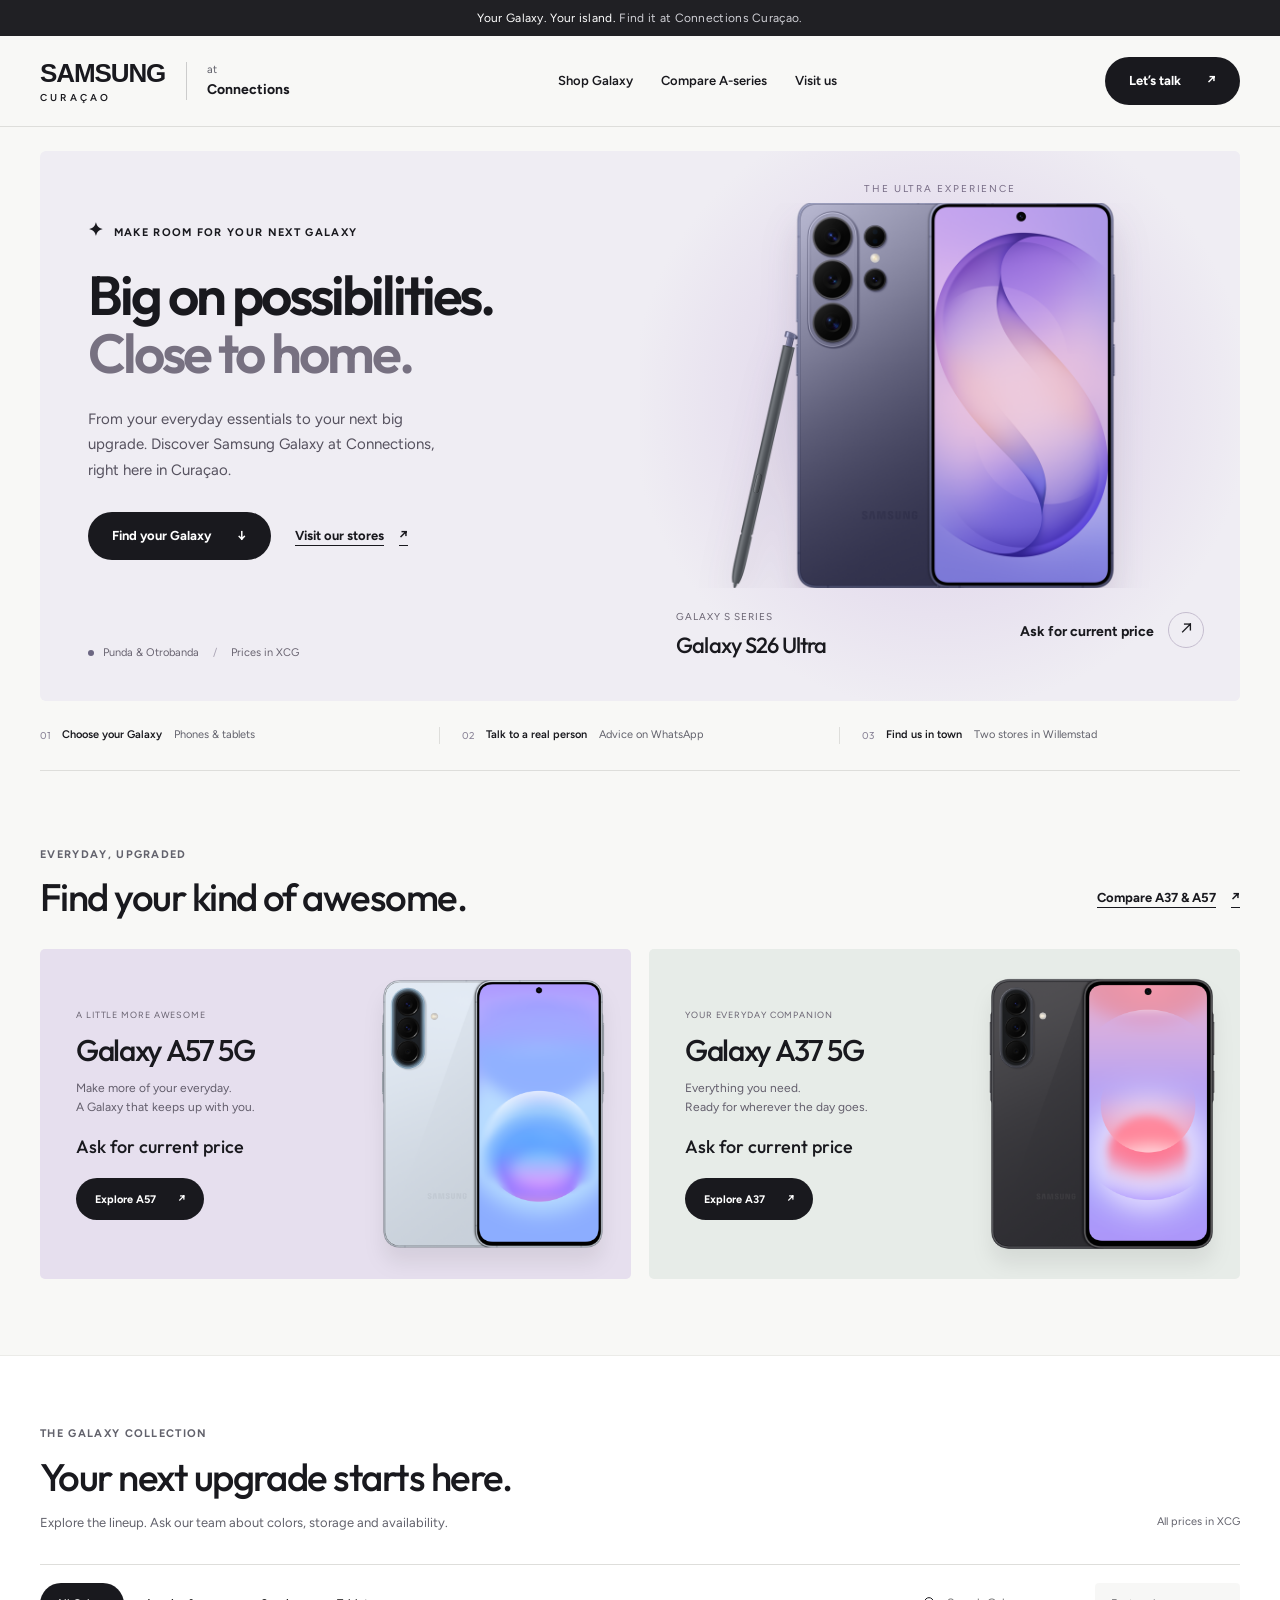
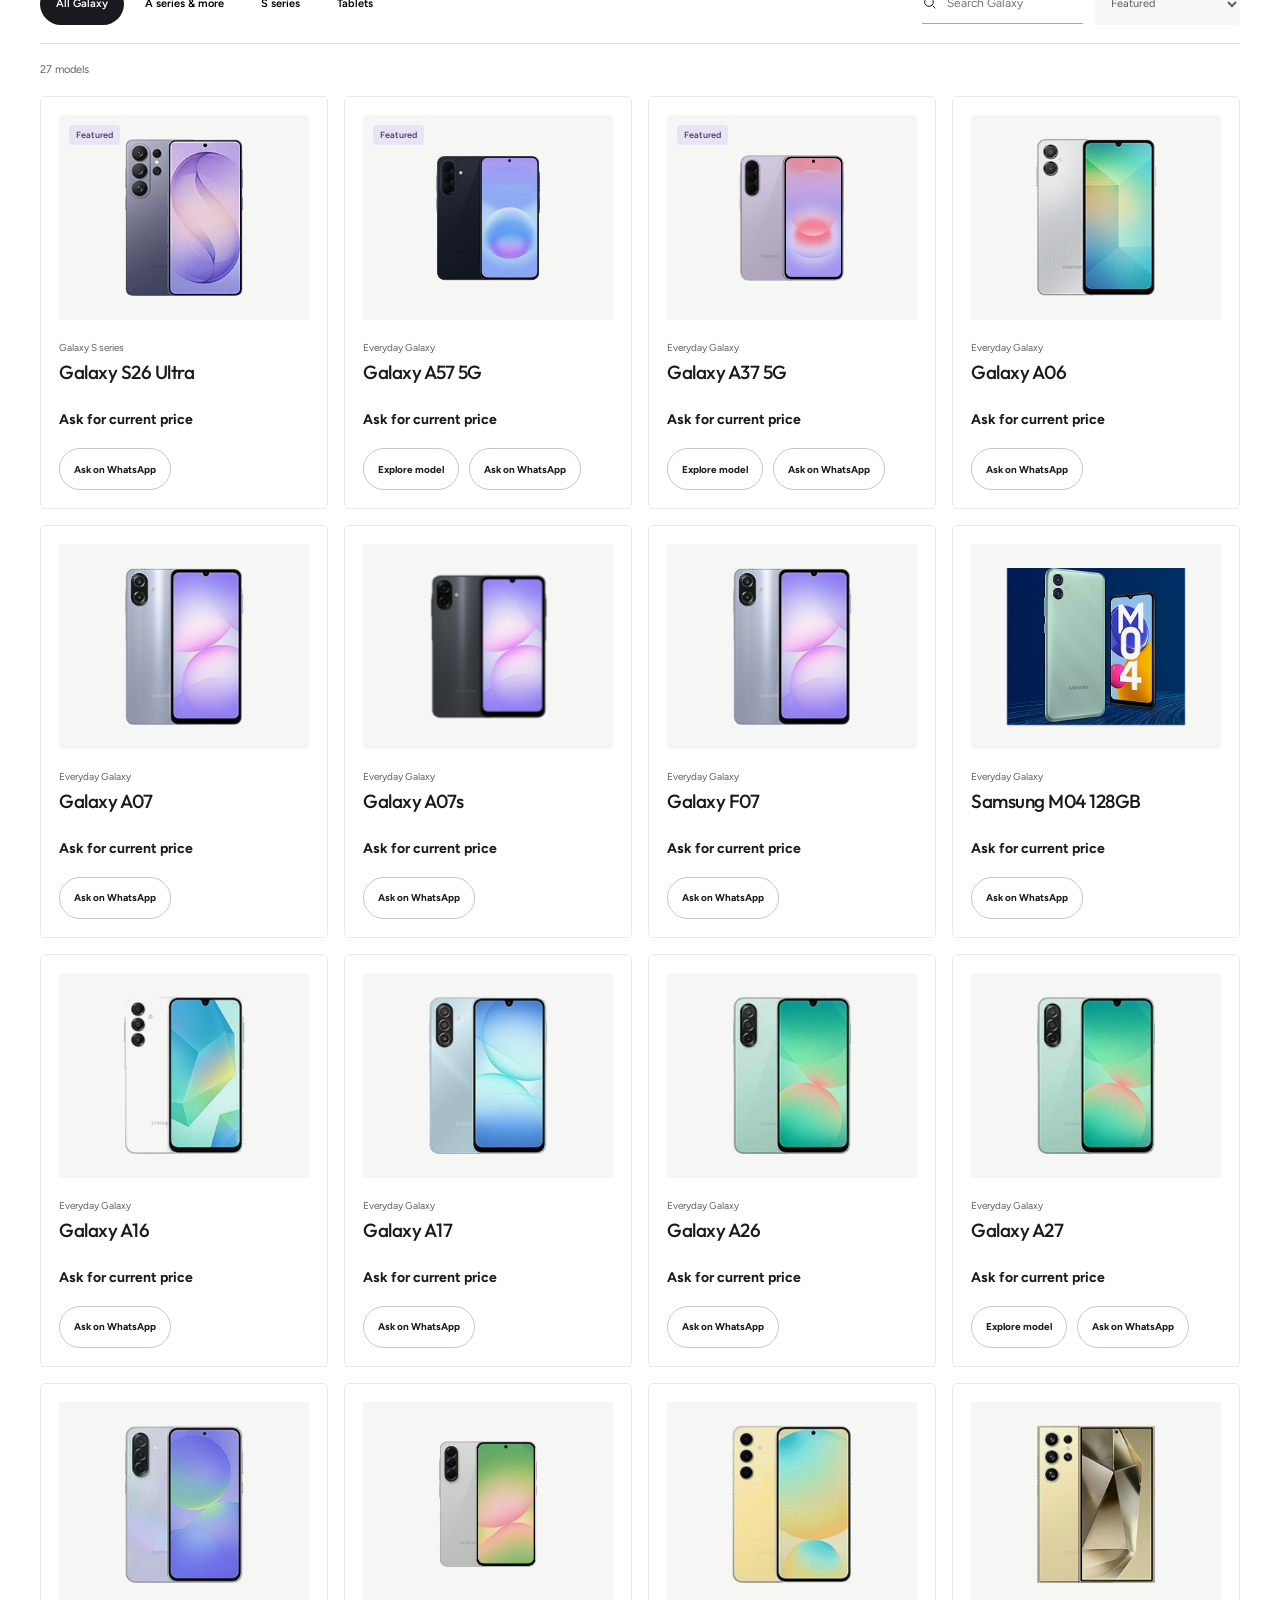
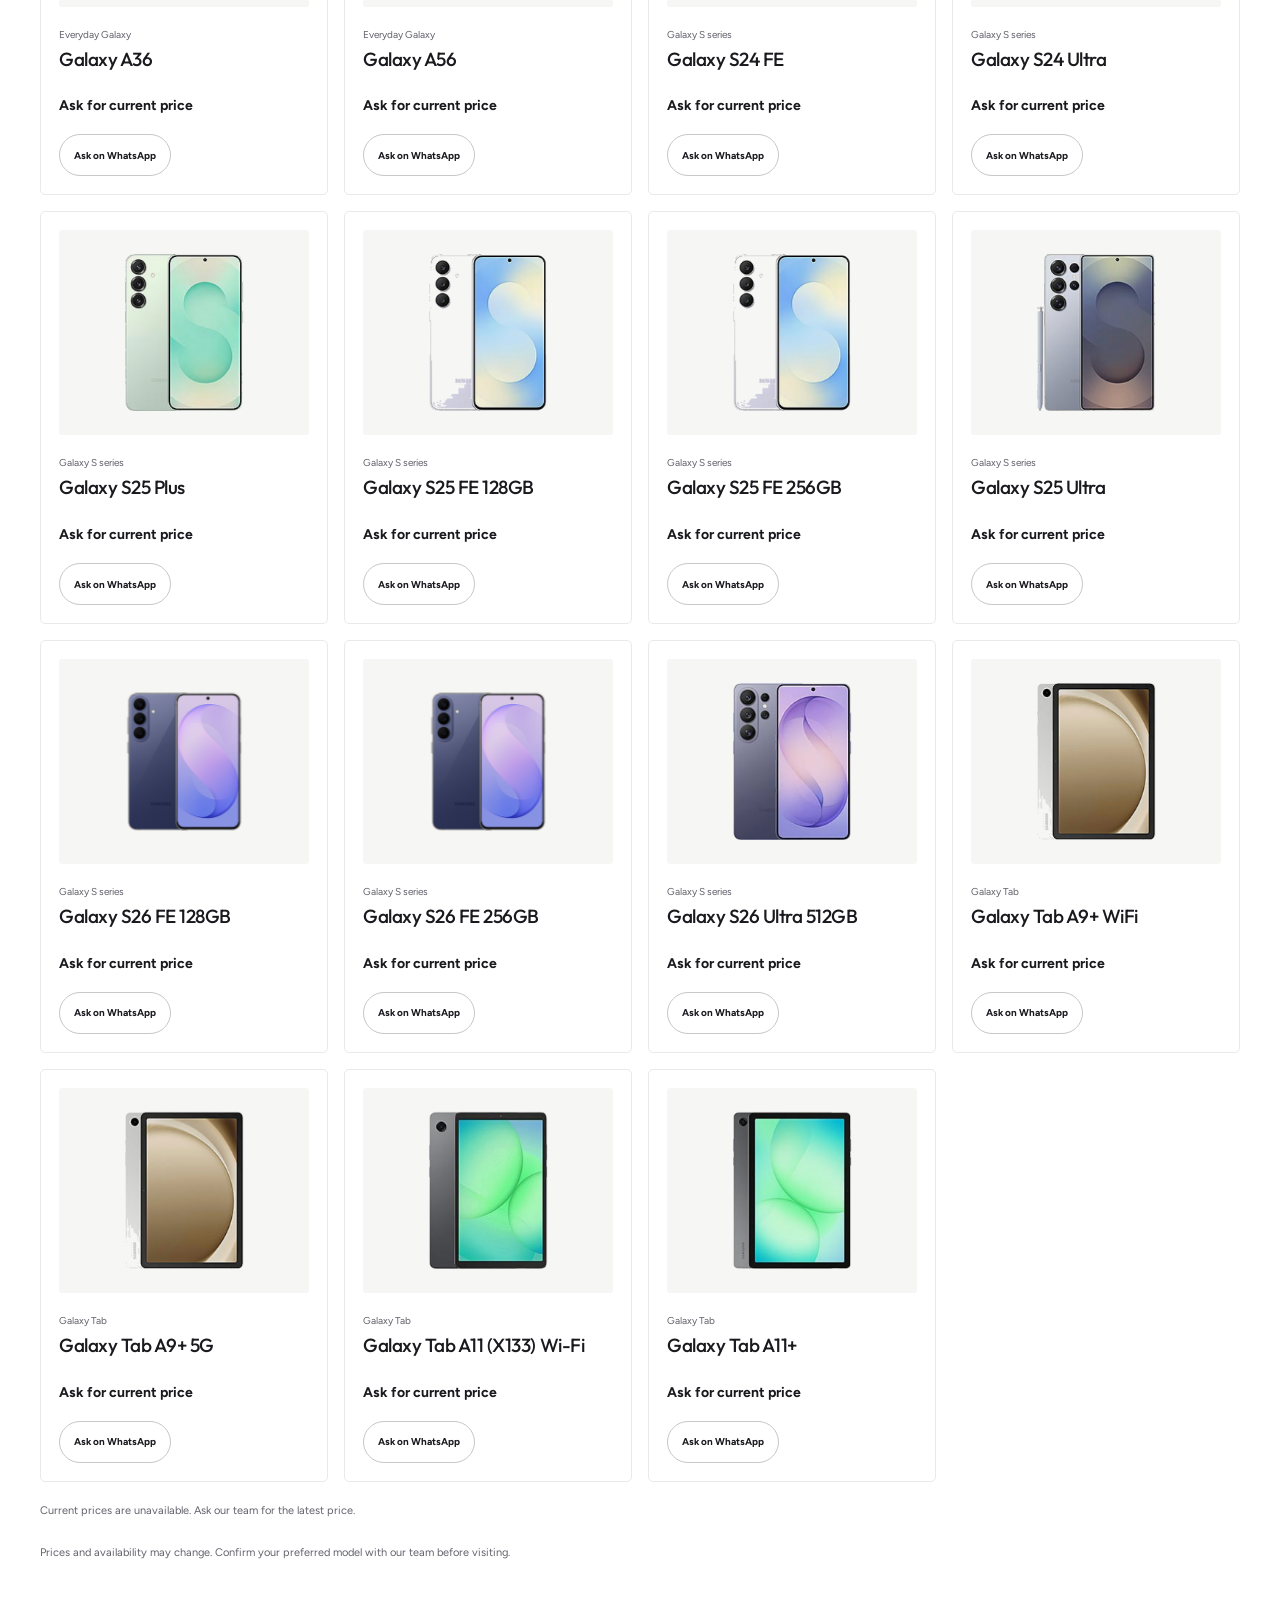
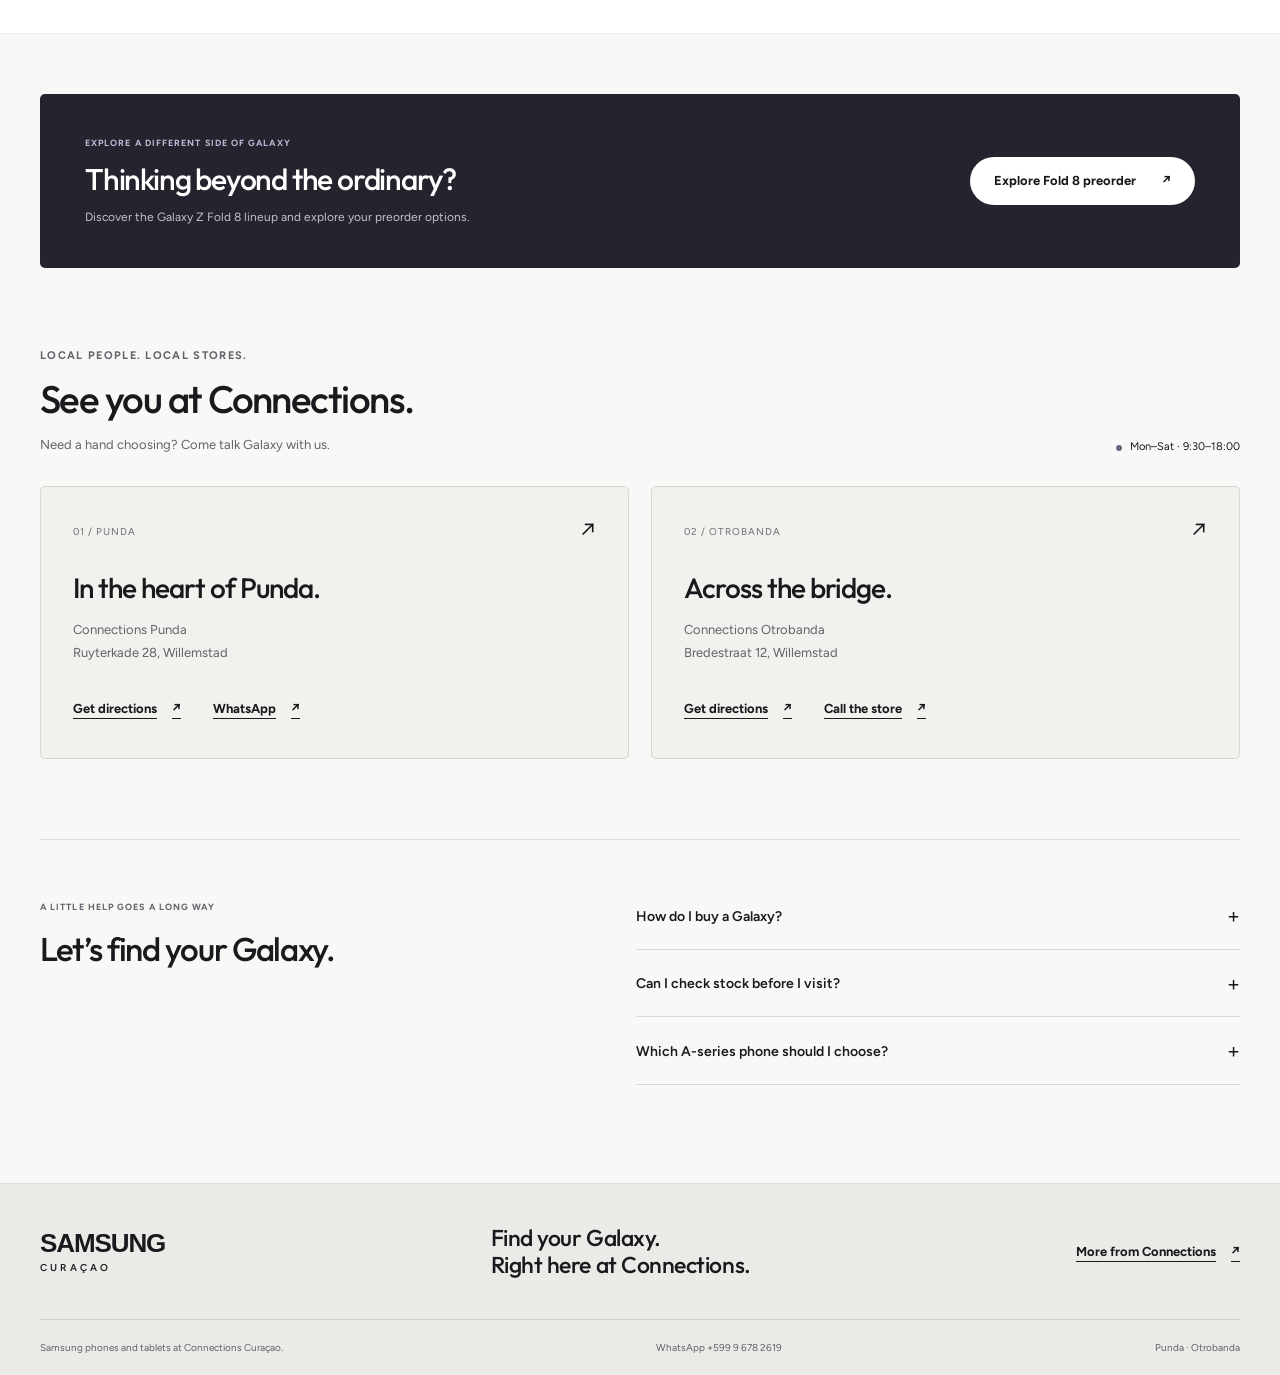
==== commit 9ad1d732: "Read Samsung catalog prices automatically from Connections" ====
--- a/index.html
+++ b/index.html
@@ -17,15 +17,15 @@
 </div></header>
 <main id="main">
 <section class="hero shell" aria-labelledby="hero-title"><div class="hero-copy"><p class="eyebrow"><span class="star" aria-hidden="true">✦</span> Make room for your next Galaxy</p><h1 id="hero-title">Big on possibilities.<br><span>Close to home.</span></h1><p class="hero-description">From your everyday essentials to your next big upgrade. Discover Samsung Galaxy at Connections, right here in Curaçao.</p><div class="button-row"><a class="button button-dark" href="#catalog">Find your Galaxy <span aria-hidden="true">↓</span></a><a class="text-link" href="#stores">Visit our stores <span aria-hidden="true">↗</span></a></div><div class="hero-footnote"><span class="location-dot" aria-hidden="true"></span> Punda &amp; Otrobanda <span class="divider">/</span> Prices in XCG</div></div>
-<div class="hero-product"><span class="hero-product-kicker">THE ULTRA EXPERIENCE</span><div class="device-stage"><img class="hero-device" src="/img/hero/galaxy-s26-ultra.png" alt="Samsung Galaxy S26 Ultra in Cobalt Violet, with S Pen" width="1400" height="1400" fetchpriority="high"></div><div class="hero-product-label"><div><span class="mini-label">Galaxy S series</span><h2>Galaxy S26 Ultra</h2></div><a class="hero-price-link" href="https://wa.me/59996782619?text=Hi%2C%20I%27m%20interested%20in%20the%20Galaxy%20S26%20Ultra.%20What%20colors%20and%20storage%20are%20available%3F" target="_blank" rel="noopener"><span>From <strong data-price-for="Galaxy S26 Ultra">XCG 2,389</strong></span><span class="round-arrow" aria-hidden="true">↗</span></a></div></div></section>
+<div class="hero-product"><span class="hero-product-kicker">THE ULTRA EXPERIENCE</span><div class="device-stage"><img class="hero-device" src="/img/hero/galaxy-s26-ultra.png" alt="Samsung Galaxy S26 Ultra in Cobalt Violet, with S Pen" width="1400" height="1400" fetchpriority="high"></div><div class="hero-product-label"><div><span class="mini-label">Galaxy S series</span><h2>Galaxy S26 Ultra</h2></div><a class="hero-price-link" href="https://wa.me/59996782619?text=Hi%2C%20I%27m%20interested%20in%20the%20Galaxy%20S26%20Ultra.%20What%20colors%20and%20storage%20are%20available%3F" target="_blank" rel="noopener"><span><strong data-price-for="Galaxy S26 Ultra">Ask for current price</strong></span><span class="round-arrow" aria-hidden="true">↗</span></a></div></div></section>
 <div class="service-strip shell"><p><span>01</span> <strong>Choose your Galaxy</strong><span>Phones &amp; tablets</span></p><p><span>02</span> <strong>Talk to a real person</strong><span>Advice on WhatsApp</span></p><p><span>03</span> <strong>Find us in town</strong><span>Two stores in Willemstad</span></p></div>
 <section class="highlights shell" aria-labelledby="highlights-title"><div class="section-heading"><div><p class="eyebrow">Everyday, upgraded</p><h2 id="highlights-title">Find your kind of awesome.</h2></div><a class="text-link" href="/compare">Compare A37 &amp; A57 <span aria-hidden="true">↗</span></a></div><div class="highlight-grid">
-<article class="highlight highlight-a57"><div class="highlight-copy"><p class="mini-label">A little more awesome</p><h3>Galaxy A57 5G</h3><p>Make more of your everyday.<br>A Galaxy that keeps up with you.</p><strong class="highlight-price" data-price-for="Galaxy A57 5G">XCG 849</strong><a class="button button-dark" href="/a57">Explore A57 <span aria-hidden="true">↗</span></a></div><div class="highlight-image"><img src="/img/hero/galaxy-a57.png" alt="Samsung Galaxy A57 5G in Awesome Icyblue" width="1400" height="1400" loading="lazy"></div></article>
-<article class="highlight highlight-a37"><div class="highlight-copy"><p class="mini-label">Your everyday companion</p><h3>Galaxy A37 5G</h3><p>Everything you need.<br>Ready for wherever the day goes.</p><strong class="highlight-price" data-price-for="Galaxy A37 5G">XCG 699</strong><a class="button button-dark" href="/a37">Explore A37 <span aria-hidden="true">↗</span></a></div><div class="highlight-image"><img src="/img/hero/galaxy-a37.png" alt="Samsung Galaxy A37 5G in Awesome Charcoal" width="1400" height="1400" loading="lazy"></div></article>
+<article class="highlight highlight-a57"><div class="highlight-copy"><p class="mini-label">A little more awesome</p><h3>Galaxy A57 5G</h3><p>Make more of your everyday.<br>A Galaxy that keeps up with you.</p><strong class="highlight-price" data-price-for="Galaxy A57 5G">Ask for current price</strong><a class="button button-dark" href="/a57">Explore A57 <span aria-hidden="true">↗</span></a></div><div class="highlight-image"><img src="/img/hero/galaxy-a57.png" alt="Samsung Galaxy A57 5G in Awesome Icyblue" width="1400" height="1400" loading="lazy"></div></article>
+<article class="highlight highlight-a37"><div class="highlight-copy"><p class="mini-label">Your everyday companion</p><h3>Galaxy A37 5G</h3><p>Everything you need.<br>Ready for wherever the day goes.</p><strong class="highlight-price" data-price-for="Galaxy A37 5G">Ask for current price</strong><a class="button button-dark" href="/a37">Explore A37 <span aria-hidden="true">↗</span></a></div><div class="highlight-image"><img src="/img/hero/galaxy-a37.png" alt="Samsung Galaxy A37 5G in Awesome Charcoal" width="1400" height="1400" loading="lazy"></div></article>
 </div></section>
 <section class="catalog-section" id="catalog" aria-labelledby="catalog-title"><div class="shell"><div class="section-heading"><div><p class="eyebrow">The Galaxy collection</p><h2 id="catalog-title">Your next upgrade starts here.</h2><p class="section-note">Explore the lineup. Ask our team about colors, storage and availability.</p></div><span class="currency-note">All prices in XCG</span></div>
 <div class="catalog-toolbar"><div class="filter-tabs" role="group" aria-label="Filter Galaxy products"><button type="button" data-filter="all" aria-pressed="true">All Galaxy</button><button type="button" data-filter="a" aria-pressed="false">A series &amp; more</button><button type="button" data-filter="s" aria-pressed="false">S series</button><button type="button" data-filter="tablet" aria-pressed="false">Tablets</button></div><div class="catalog-tools"><label class="search-field"><svg aria-hidden="true" viewBox="0 0 24 24"><circle cx="10.5" cy="10.5" r="6.5"></circle><path d="m16 16 4 4"></path></svg><span class="sr-only">Search Galaxy products</span><input id="catalog-search" type="search" placeholder="Search Galaxy" autocomplete="off"></label><label class="sort-field"><span class="sr-only">Sort products</span><select id="catalog-sort" aria-label="Sort products"><option value="featured">Featured</option><option value="price-asc">Price: low to high</option><option value="price-desc">Price: high to low</option></select></label></div></div>
-<p class="catalog-count" id="catalog-count" role="status" aria-live="polite">Loading the Galaxy collection…</p><div id="catalog-grid" class="catalog-grid" aria-label="Galaxy products"><p class="catalog-loading">Getting the lineup ready. You can also <a href="https://wa.me/59996782619">ask us on WhatsApp</a>.</p></div><div id="catalog-empty" class="catalog-empty" hidden><p>No models match your search.</p><button id="catalog-reset" type="button">Reset filters</button></div><noscript><p class="catalog-loading">Explore <a href="/a37">Galaxy A37</a>, <a href="/a57">Galaxy A57</a> or <a href="https://connectionscuracao.net?utm_source=samsungcuracao&amp;utm_medium=referral">the Connections catalog</a>. Message us for current pricing.</p></noscript><p class="catalog-disclaimer">Prices and availability may change. Confirm your preferred model with our team before visiting.</p>
+<p class="catalog-count" id="catalog-count" role="status" aria-live="polite">Loading the Galaxy collection…</p><div id="catalog-grid" class="catalog-grid" aria-label="Galaxy products"><p class="catalog-loading">Getting the lineup ready. You can also <a href="https://wa.me/59996782619">ask us on WhatsApp</a>.</p></div><div id="catalog-empty" class="catalog-empty" hidden><p>No models match your search.</p><button id="catalog-reset" type="button">Reset filters</button></div><noscript><p class="catalog-loading">Explore <a href="/a37">Galaxy A37</a>, <a href="/a57">Galaxy A57</a> or <a href="https://connectionscuracao.net?utm_source=samsungcuracao&amp;utm_medium=referral">the Connections catalog</a>. Message us for current pricing.</p></noscript><p class="catalog-sync-status" id="catalog-sync-status" role="status">Checking current prices…</p><p class="catalog-disclaimer">Prices and availability may change. Confirm your preferred model with our team before visiting.</p>
 </div></section>
 <section class="fold-section shell" aria-labelledby="fold-title"><div><p class="eyebrow">Explore a different side of Galaxy</p><h2 id="fold-title">Thinking beyond the ordinary?</h2><p>Discover the Galaxy Z Fold 8 lineup and explore your preorder options.</p></div><a class="button button-light" href="/fold8">Explore Fold 8 preorder <span aria-hidden="true">↗</span></a></section>
 <section class="stores-section shell" id="stores" aria-labelledby="stores-title"><div class="section-heading"><div><p class="eyebrow">Local people. Local stores.</p><h2 id="stores-title">See you at Connections.</h2><p class="section-note">Need a hand choosing? Come talk Galaxy with us.</p></div><span class="hours"><span class="location-dot" aria-hidden="true"></span> Mon–Sat · 9:30–18:00</span></div><div class="store-grid">
--- a/css/home.css
+++ b/css/home.css
@@ -5,3 +5,5 @@
 @media(max-width:480px){.header-chat{display:none}.hero h1{font-size:43px}.hero-copy{padding:30px 22px 18px}.hero-product{padding-inline:22px}.button-row{gap:16px}.button-row .button{font-size:11px;padding-inline:18px}.button-row .text-link{font-size:11px}.highlight{padding:25px 20px}.highlight h3{font-size:27px}.highlight-image{width:37%}.highlight-image img{width:360px;height:360px}.filter-tabs button{font-size:9px;padding-inline:9px}.tile{padding:10px}.tile-visual{height:150px}.tile-name{font-size:17px}.mobile-contact>span{font-size:10px}}
 @media(prefers-reduced-motion:reduce){html{scroll-behavior:auto}*,*::before,*::after{transition:none!important;animation:none!important}.tile:hover,.button:hover{transform:none}}
 @media(max-width:480px){.highlight-image img{width:280px;height:280px;left:65%}.highlight-copy{max-width:68%}.highlight{min-height:285px}.hero h1{font-size:42px}}
+
+.catalog-sync-status{font-size:11px;color:var(--muted);line-height:1.7;margin:20px 0 0}
